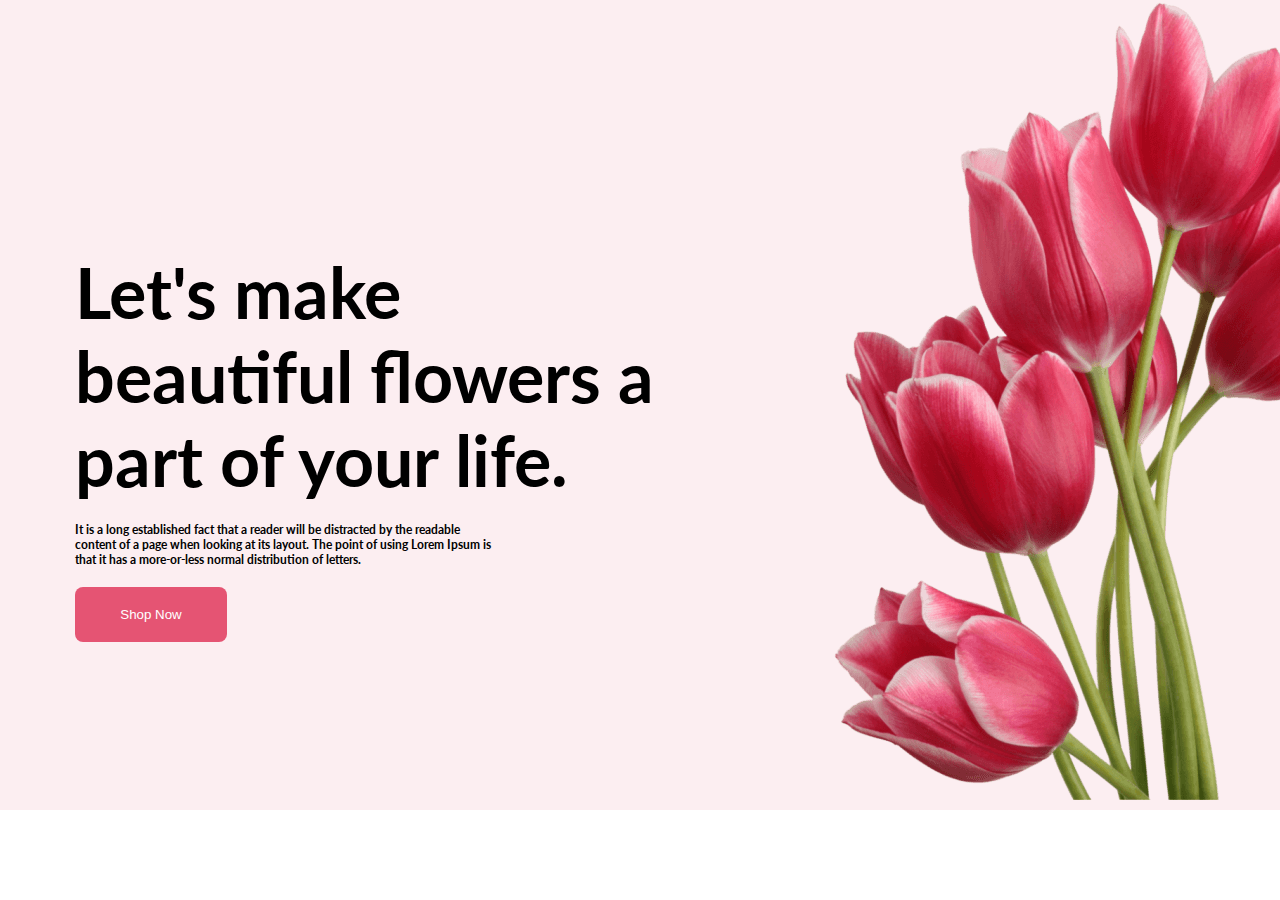
==== index.html @ 536a5c0f "head of the website" ====
<!DOCTYPE html>
<html lang="en">
<head>
    <meta charset="UTF-8">
    <meta name="viewport" content="width=device-width, initial-scale=1.0">
    <title>flower shop</title>
    <link rel="stylesheet" href="style.css">
    <link rel="preconnect" href="https://fonts.googleapis.com">
<link rel="preconnect" href="https://fonts.gstatic.com" crossorigin>
<link href="https://fonts.googleapis.com/css2?family=Lato:ital,wght@0,400;1,300&display=swap" rel="stylesheet">
<link rel="preconnect" href="https://fonts.googleapis.com">
<link rel="preconnect" href="https://fonts.gstatic.com" crossorigin>
<link href="https://fonts.googleapis.com/css2?family=Lato:ital,wght@1,100&display=swap" rel="stylesheet">
</head>
<body>
    <!-- total-head-area starts here -->

    <header>
        <div class="total-head-area">
            <div class="text-area">
                <h1>Let's make <br>
                    beautiful flowers a <br>
                    part of your life. <br>
                </h1>
            <small>
                <h6>It is a long established fact that a reader will be distracted by the readable <br>
                    content of a page when looking at its layout. The point of using Lorem Ipsum is <br>
                    that it has a more-or-less normal distribution of letters. <br>       
                </h6>
            </small>
                <button class="btn">Shop Now</button>
            </div>
            <div class="img-area">
                <img src="./flower-shop-assignment/Flower Asset/header-flower.png" alt="">
            </div>
        </div>
    </header>
    <!-- total-head-area ends here -->
    <main></main>
    <footer></footer>
</body>
</html>
---- style.css ----
*{
    padding: 0px;
    margin: 0px;
}
/* total-head-area starts here */
/* header background */
.total-head-area{
    background-color: rgba(229, 84, 115, 0.10);
    height: 90vh;
    width: auto;
    display: flex;
    justify-content: space-around;

}
/* for all buttons */
.btn{
 padding: 20px 45px;
 border-radius: 8px;
 background-color: #E55473; 
 color: white;
 margin-top: 20px;
 border: 0px;

}
/* head image editing */
.img-area{
    width: 200px;
    height: 200px;
    padding-right: 200px;
}
/* test-edit for header */
.text-area{
    padding-top: 250px;
    font-size: 35px;
}
.text-area h1{
    font-family: 'Lato', sans-serif;
}
.text-area small>h6{
    font-size: 12px;
    padding-top: 20px;
    font-family: 'Lato', sans-serif;
}
/* total-head-area ends here */
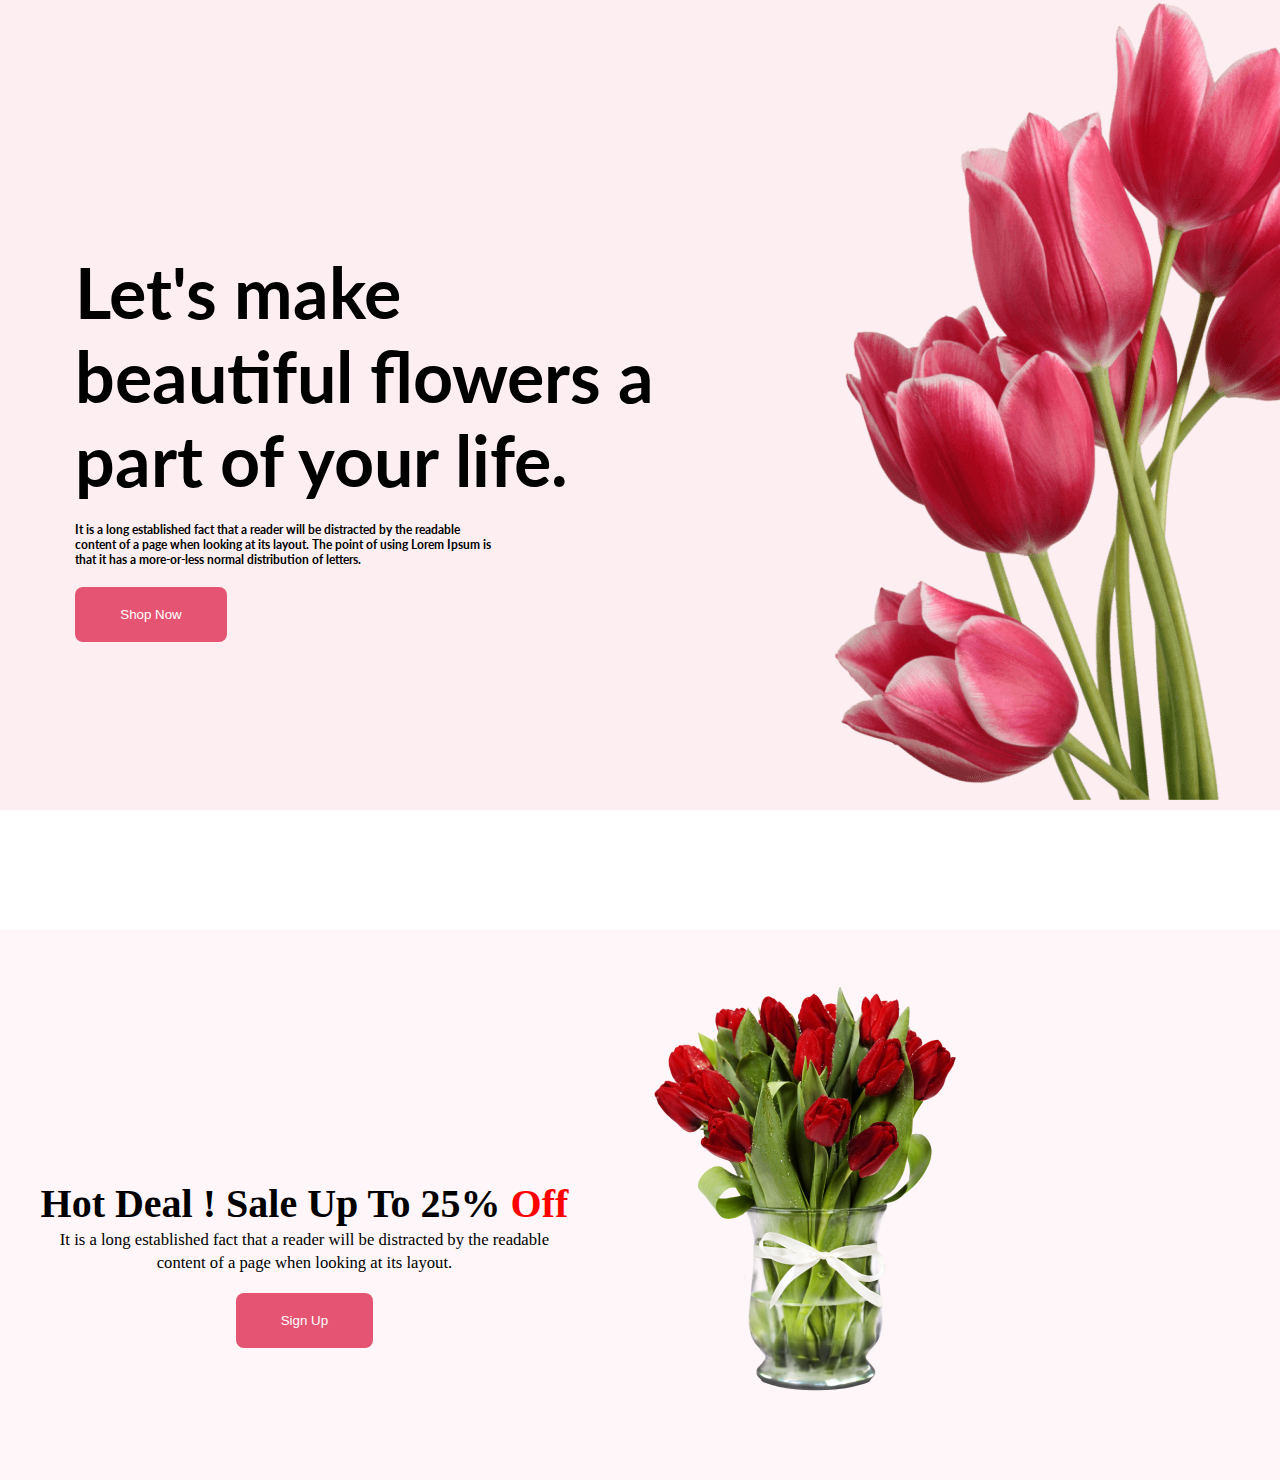
==== commit 1f7834bc: "first-part-of-the-main done" ====
--- a/index.html
+++ b/index.html
@@ -35,8 +35,21 @@
             </div>
         </div>
     </header>
-    <!-- total-head-area ends here -->
-    <main></main>
+    <!-- total-head-area en
+        ds here -->
+    <main>
+        <div class="first-part-of-the-main">
+            <div class="left-text-area">
+                <h1>Hot Deal ! Sale Up To 25% <span style="color: red;">Off</span> </h1>
+                <small>It is a long established fact that a reader will be distracted by the readable <br>
+                    content of a page when looking at its layout.</small><br>
+                <button class="btn">Sign Up</button>    
+            </div>
+            <div class="right-img-area">
+                <img class="img-control" src="./flower-shop-assignment/Flower Asset/roses-middle.png" alt="">
+            </div>
+        </div>
+    </main>
     <footer></footer>
 </body>
 </html>--- a/style.css
+++ b/style.css
@@ -41,4 +41,36 @@
     padding-top: 20px;
     font-family: 'Lato', sans-serif;
 }
-/* total-head-area ends here */+/* total-head-area ends here */
+/* first-part-of-the-main starts */
+/* background-design */
+.first-part-of-the-main{
+    height: 550px;
+    background-color: rgba(229, 84, 115, 0.05);
+    display: flex;
+    justify-content: space-around;
+    margin-top: 120px;
+}
+/* rose-image-style */
+.right-img-area{
+    height:250px ;
+    width:590px ;
+    padding-top: 50px;
+
+    /* background-color: rgba(229, 84, 115, 0.10);
+    height: 90vh;
+    width: auto;
+    display: flex;
+    justify-content: space-around; */
+}
+.left-text-area{
+    /* padding-top: ; */
+        padding-top: 250px;
+    font-size: 20px;
+    text-align: center;
+}
+/* optional jdi lage */
+/* .margin-edit{
+    margin: 20px;
+} */
+/* first-part-of-the-main ends */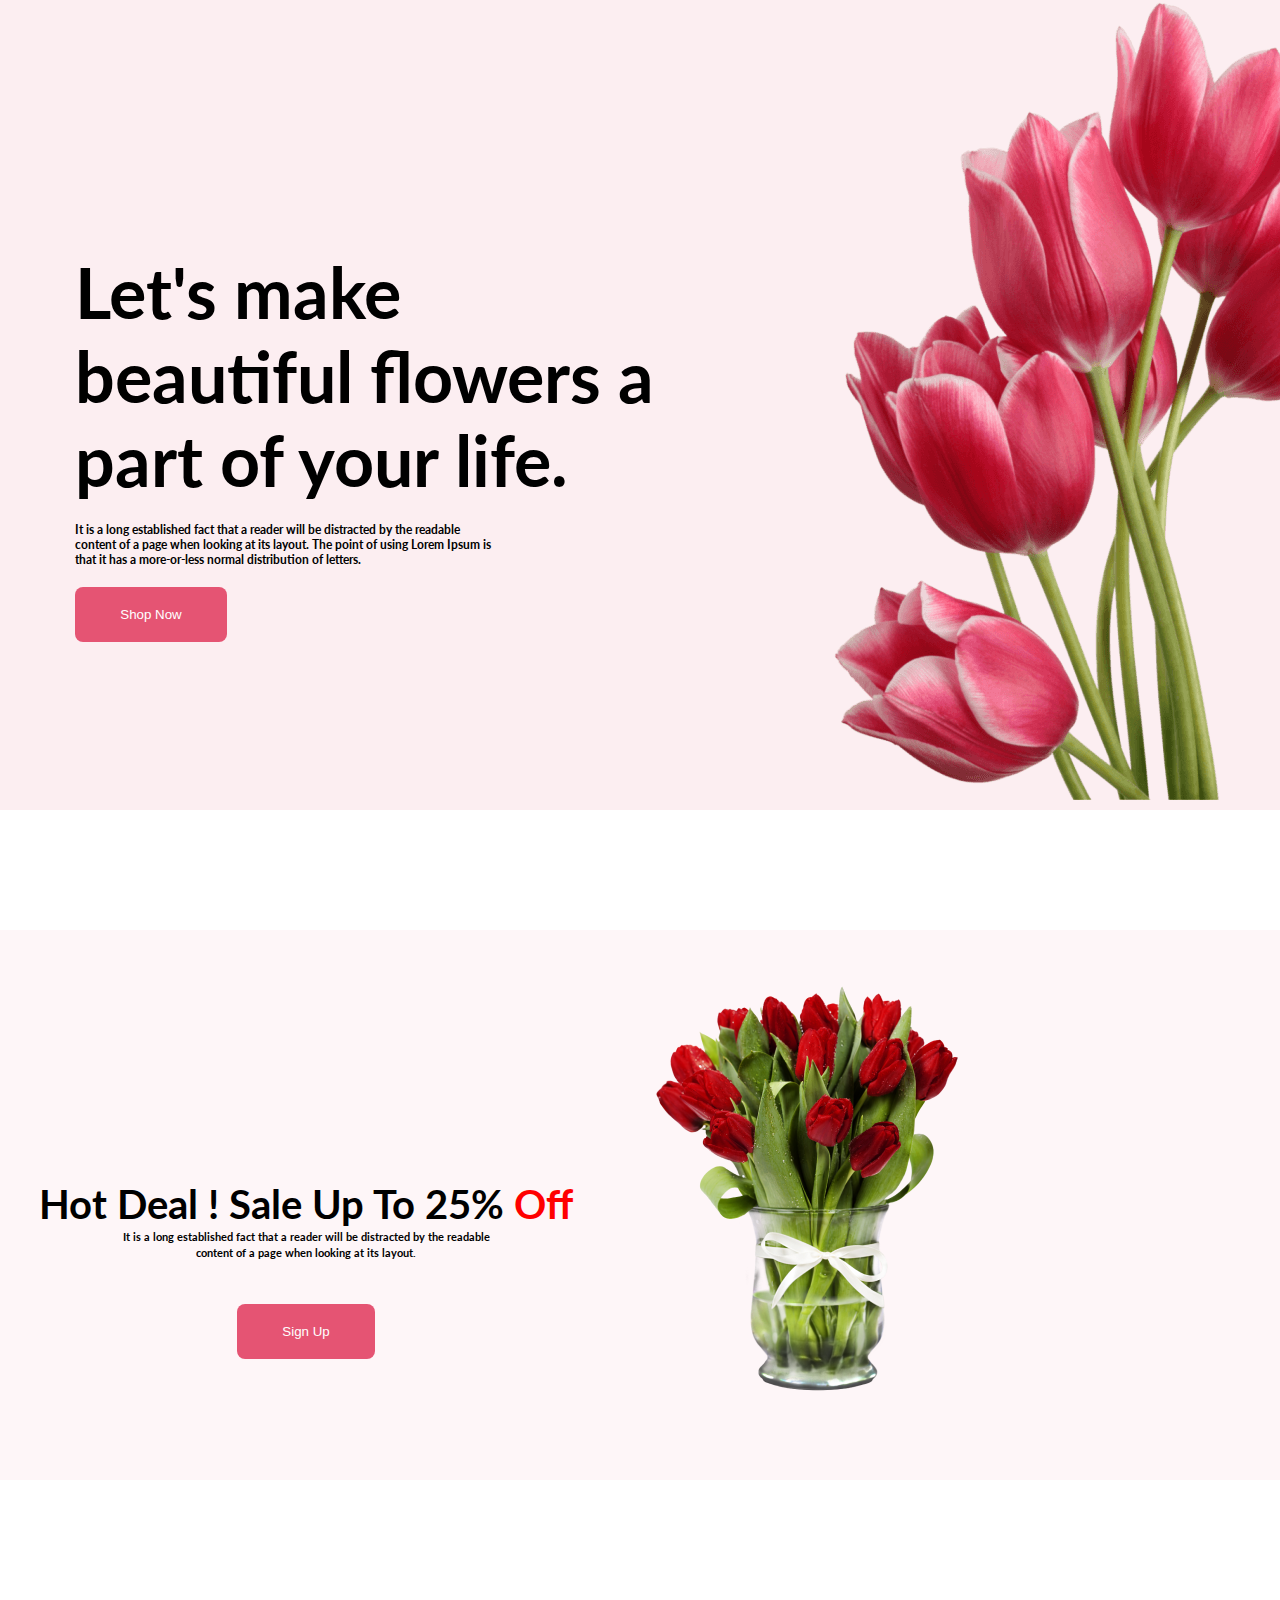
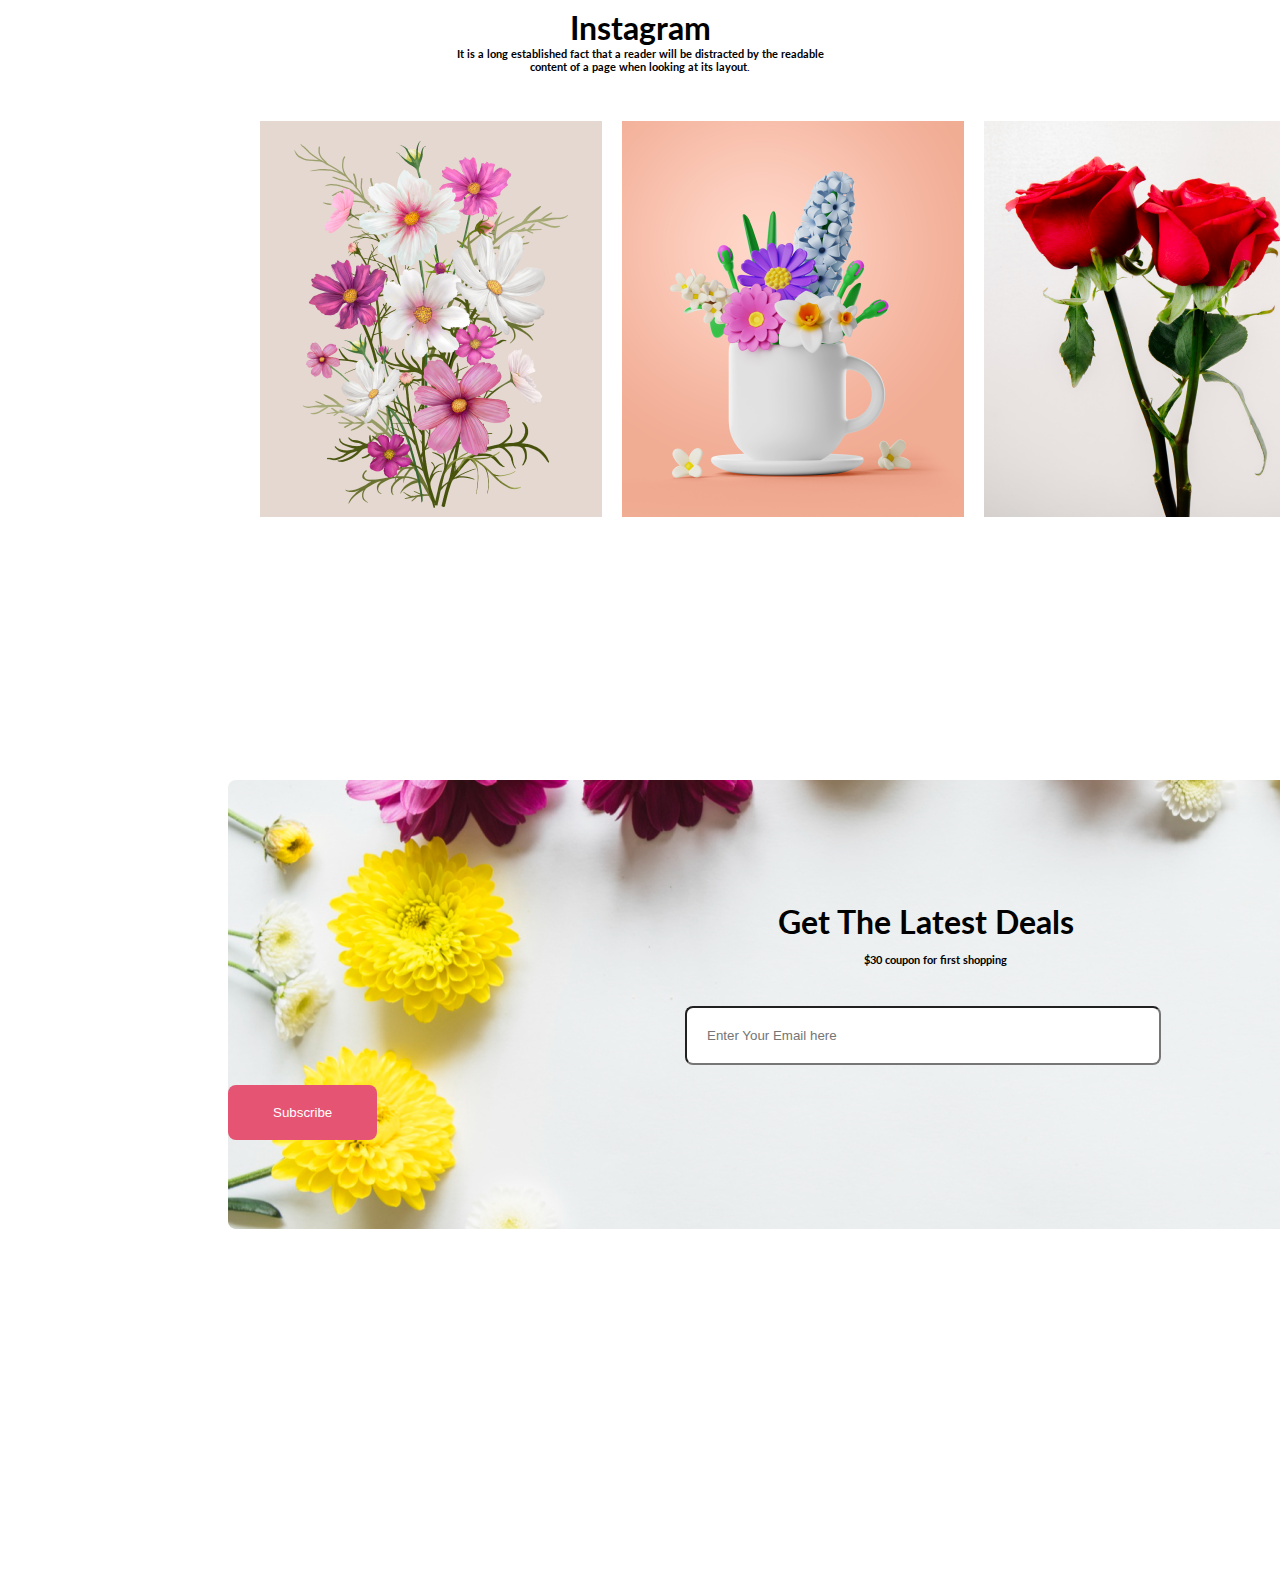
==== commit 822706c3: "last part of the main tag" ====
--- a/index.html
+++ b/index.html
@@ -38,17 +38,46 @@
     <!-- total-head-area en
         ds here -->
     <main>
+        <!-- first-part-of-the-main starts-->
         <div class="first-part-of-the-main">
             <div class="left-text-area">
                 <h1>Hot Deal ! Sale Up To 25% <span style="color: red;">Off</span> </h1>
-                <small>It is a long established fact that a reader will be distracted by the readable <br>
-                    content of a page when looking at its layout.</small><br>
+                <small><h6>It is a long established fact that a reader will be distracted by the readable <br>
+                    content of a page when looking at its layout.</small></h6><br>
                 <button class="btn">Sign Up</button>    
             </div>
             <div class="right-img-area">
                 <img class="img-control" src="./flower-shop-assignment/Flower Asset/roses-middle.png" alt="">
             </div>
         </div>
+        <!-- first-part-of-the-main ends -->
+        <div class="intagram-decoration">
+            <div class="instagram-texts">
+                <h1>Instagram</h1>
+                <h6>It is a long established fact that a reader will be distracted by the readable <br>
+                    content of a page when looking at its layout.</h6>
+            </div>
+            
+            <div class="decoration-images">
+                <div class="img-1"><img src="./flower-shop-assignment/Flower Asset/flower 01.png" alt=""></div>
+                <div class="img-2"><img src="./flower-shop-assignment/Flower Asset/flower-2.png" alt=""></div>
+                <div class="img-3"><img src="./flower-shop-assignment/Flower Asset/flower-3.png" alt=""></div>
+                <div class="img-4"><img src="./flower-shop-assignment/Flower Asset/flower-4.png" alt=""></div>
+            </div>
+        </div>
+            <div class="last-sreach-iamge">
+                <div class="last-search-img-text"> 
+                <h1>Get The Latest Deals</h1>
+                <div class="sokh"><h6>$30 coupon for first shopping</h6></div>
+                
+                </div>
+              <div class="search">              
+                <input type="email" placeholder="Enter Your Email here">
+                <button class="btn">Subscribe</button> 
+              </div>
+            </div>  
+
+        
     </main>
     <footer></footer>
 </body>
--- a/style.css
+++ b/style.css
@@ -68,9 +68,60 @@
         padding-top: 250px;
     font-size: 20px;
     text-align: center;
+    font-family: 'Lato', sans-serif;
 }
 /* optional jdi lage */
 /* .margin-edit{
     margin: 20px;
 } */
-/* first-part-of-the-main ends */+/* first-part-of-the-main ends */
+/* intagram-decoration stars */
+.intagram-decoration{
+    height: 100vh;
+    width: auto;
+    
+
+}
+.instagram-texts{
+    text-align: center;
+    padding-top: 128px;
+    padding-bottom: 48px;
+    
+    font-family: 'Lato', sans-serif;
+}
+.decoration-images{
+    width: 342px;
+    height: 396px;
+    display: flex;
+    padding-left: 240px;
+    gap: 20px;
+}
+.last-sreach-iamge{
+    background-image: url("./last-background-image.png");
+    height: 90vh;
+    background-repeat: no-repeat;
+    margin-left: 228px;
+    box-shadow: 12px 10px;
+
+}
+.search input{
+
+   
+    padding: 20px ;
+    padding-right: 275px;
+    border-radius: 8px;
+    margin-left: 457px;
+    margin-top: 40px;
+
+}
+.last-search-img-text{
+    padding-left: 550px;
+    font-family: 'Lato', sans-serif;
+    padding-top: 122px;
+}
+.last-search-img-text h1{
+    padding-bottom: 12px;
+}
+.sokh{
+   padding-left:86px;
+}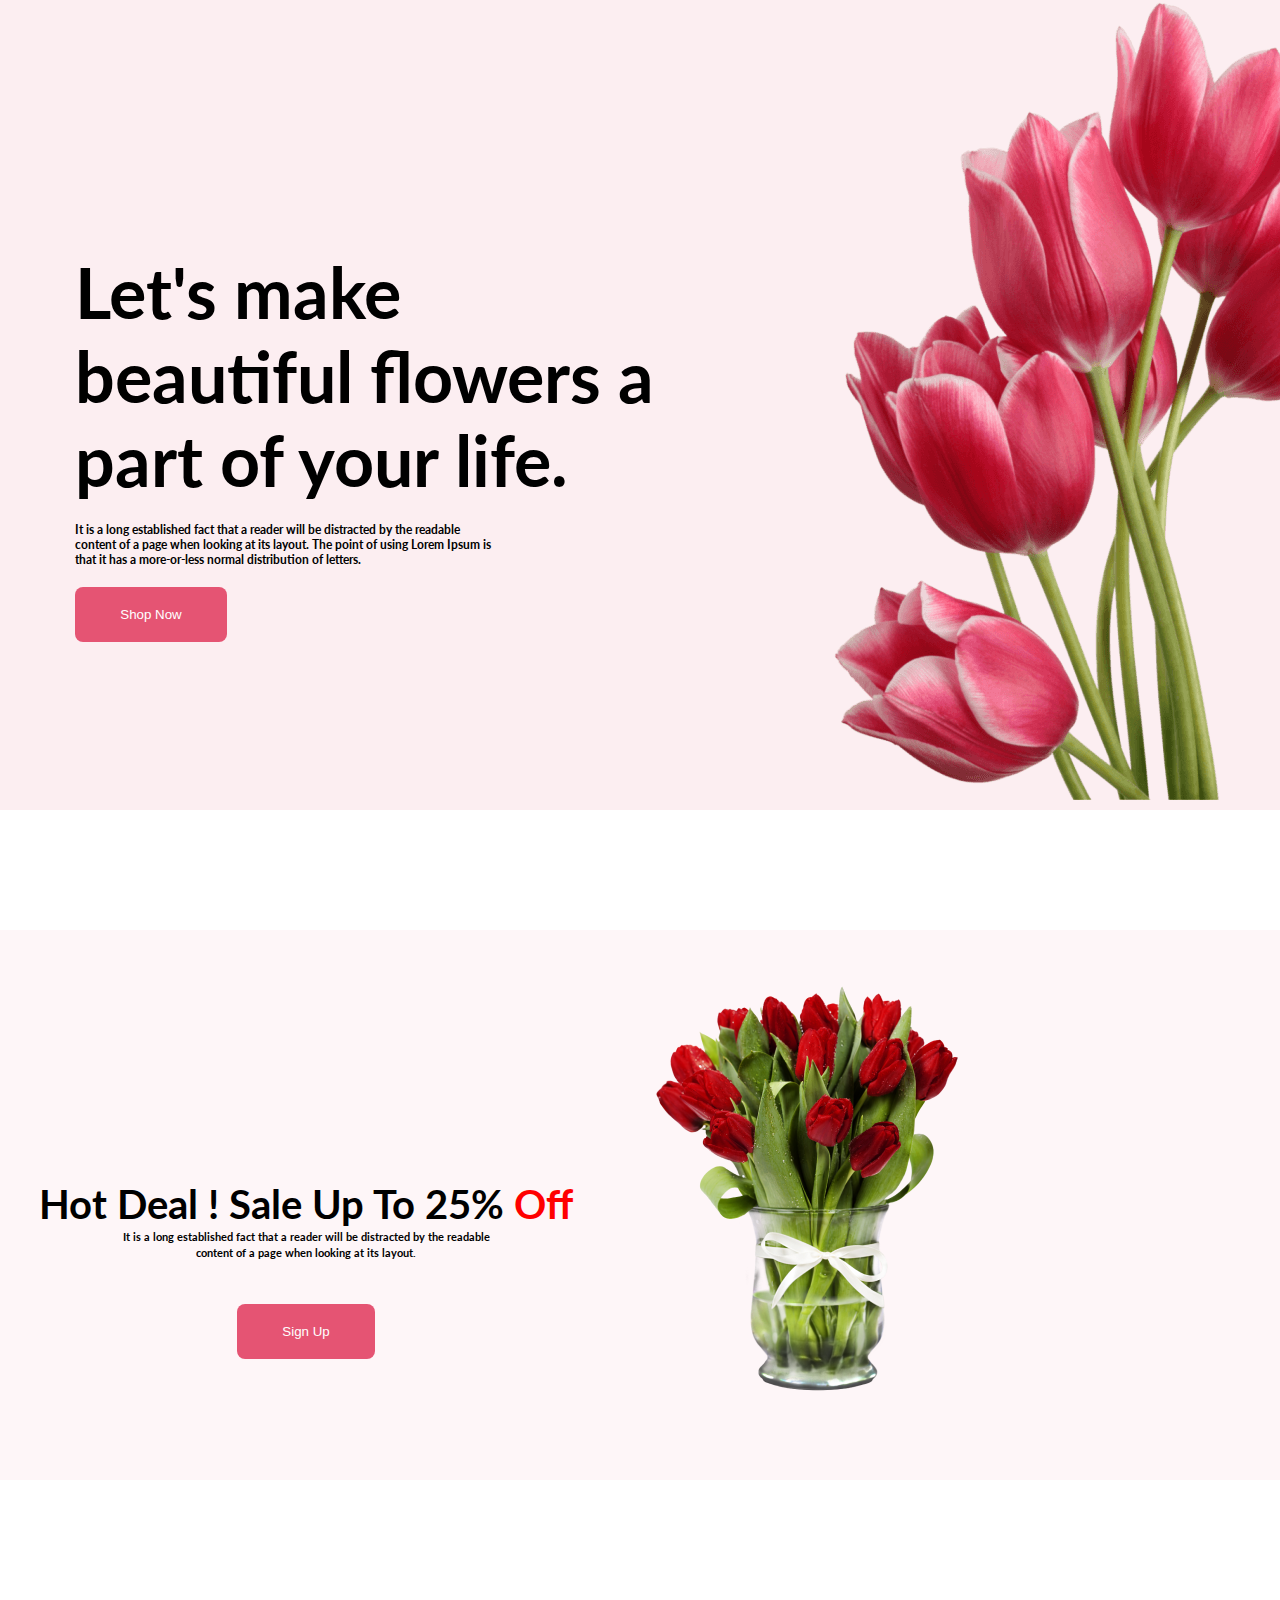
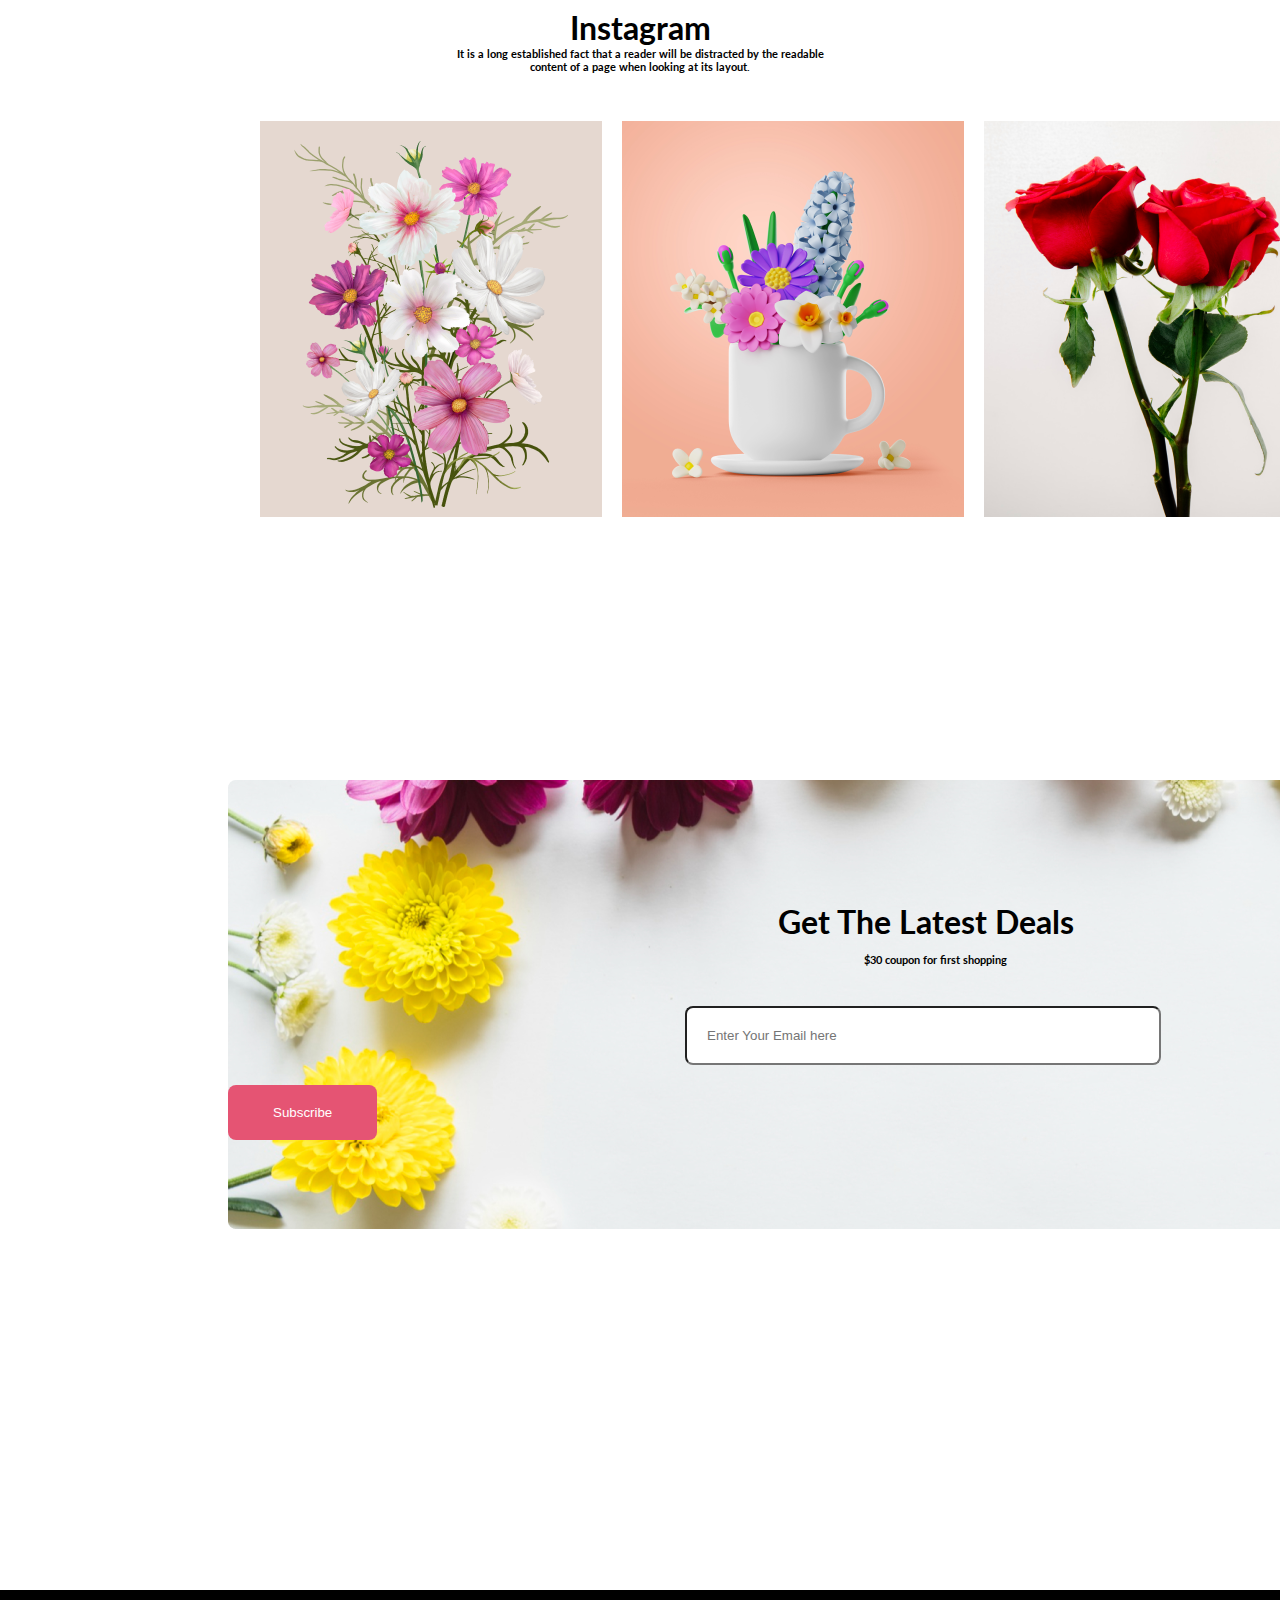
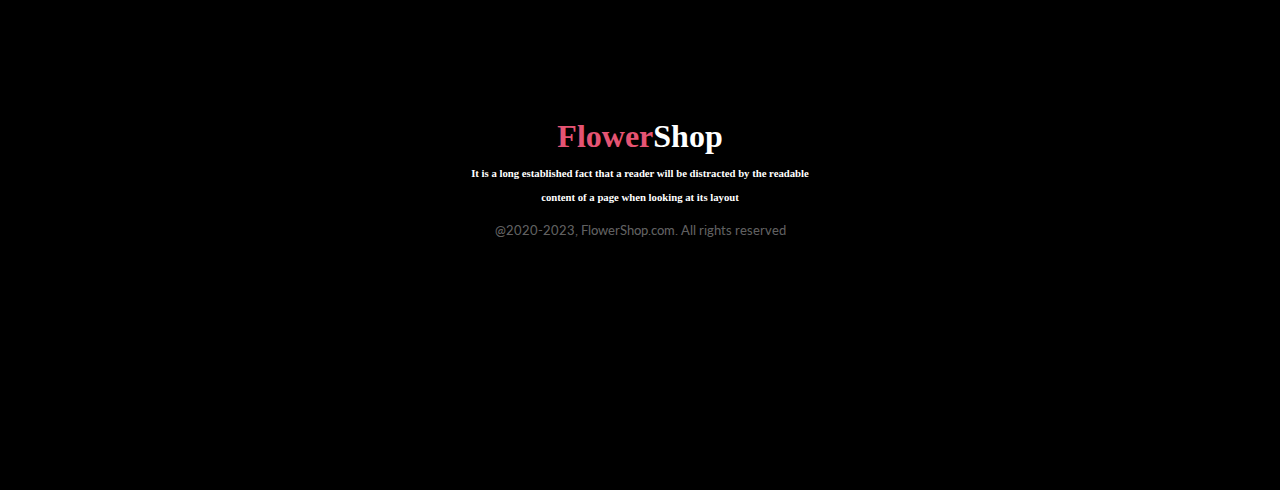
==== commit 0baf7684: "complete of the main program" ====
--- a/index.html
+++ b/index.html
@@ -38,6 +38,8 @@
     <!-- total-head-area en
         ds here -->
     <main>
+        <!-- ai jaigai bounus round ta dhukbe -->
+        <!-- style ta ase line (maybe)---5 -->
         <!-- first-part-of-the-main starts-->
         <div class="first-part-of-the-main">
             <div class="left-text-area">
@@ -75,10 +77,16 @@
                 <input type="email" placeholder="Enter Your Email here">
                 <button class="btn">Subscribe</button> 
               </div>
-            </div>  
-
-        
+            </div>      
     </main>
-    <footer></footer>
+    <footer>
+        <div class="last-part-of-the-prg">
+            <h1><span style="color: #E55473;">Flower</span>Shop</h1>
+            <h6>It is a long established fact that a reader will be distracted by the readable <br><br>
+                content of a page when looking at its layout</h6>
+                <br>
+            <small>@2020-2023, FlowerShop.com. All rights reserved</small>    
+        </div>
+    </footer>
 </body>
 </html>--- a/style.css
+++ b/style.css
@@ -2,6 +2,12 @@
     padding: 0px;
     margin: 0px;
 }
+/* bonus round e lagte pare */
+/* .icon img{
+    width: 60px;
+    height: 60px;
+    border-radius: 32px;
+} */
 /* total-head-area starts here */
 /* header background */
 .total-head-area{
@@ -102,6 +108,7 @@
     background-repeat: no-repeat;
     margin-left: 228px;
     box-shadow: 12px 10px;
+    border-radius: 0px;
 
 }
 .search input{
@@ -124,4 +131,20 @@
 }
 .sokh{
    padding-left:86px;
+}
+.last-part-of-the-prg{
+    height: 500px;
+    background-color: black;
+    color: white;
+    text-align: center;
+
+}
+.last-part-of-the-prg h1{
+    padding-bottom: 12px;
+    padding-top: 128px;
+}
+.last-part-of-the-prg small {
+    color:rgba(255, 255, 255, 0.40);
+    font-family: 'Lato', sans-serif;
+
 }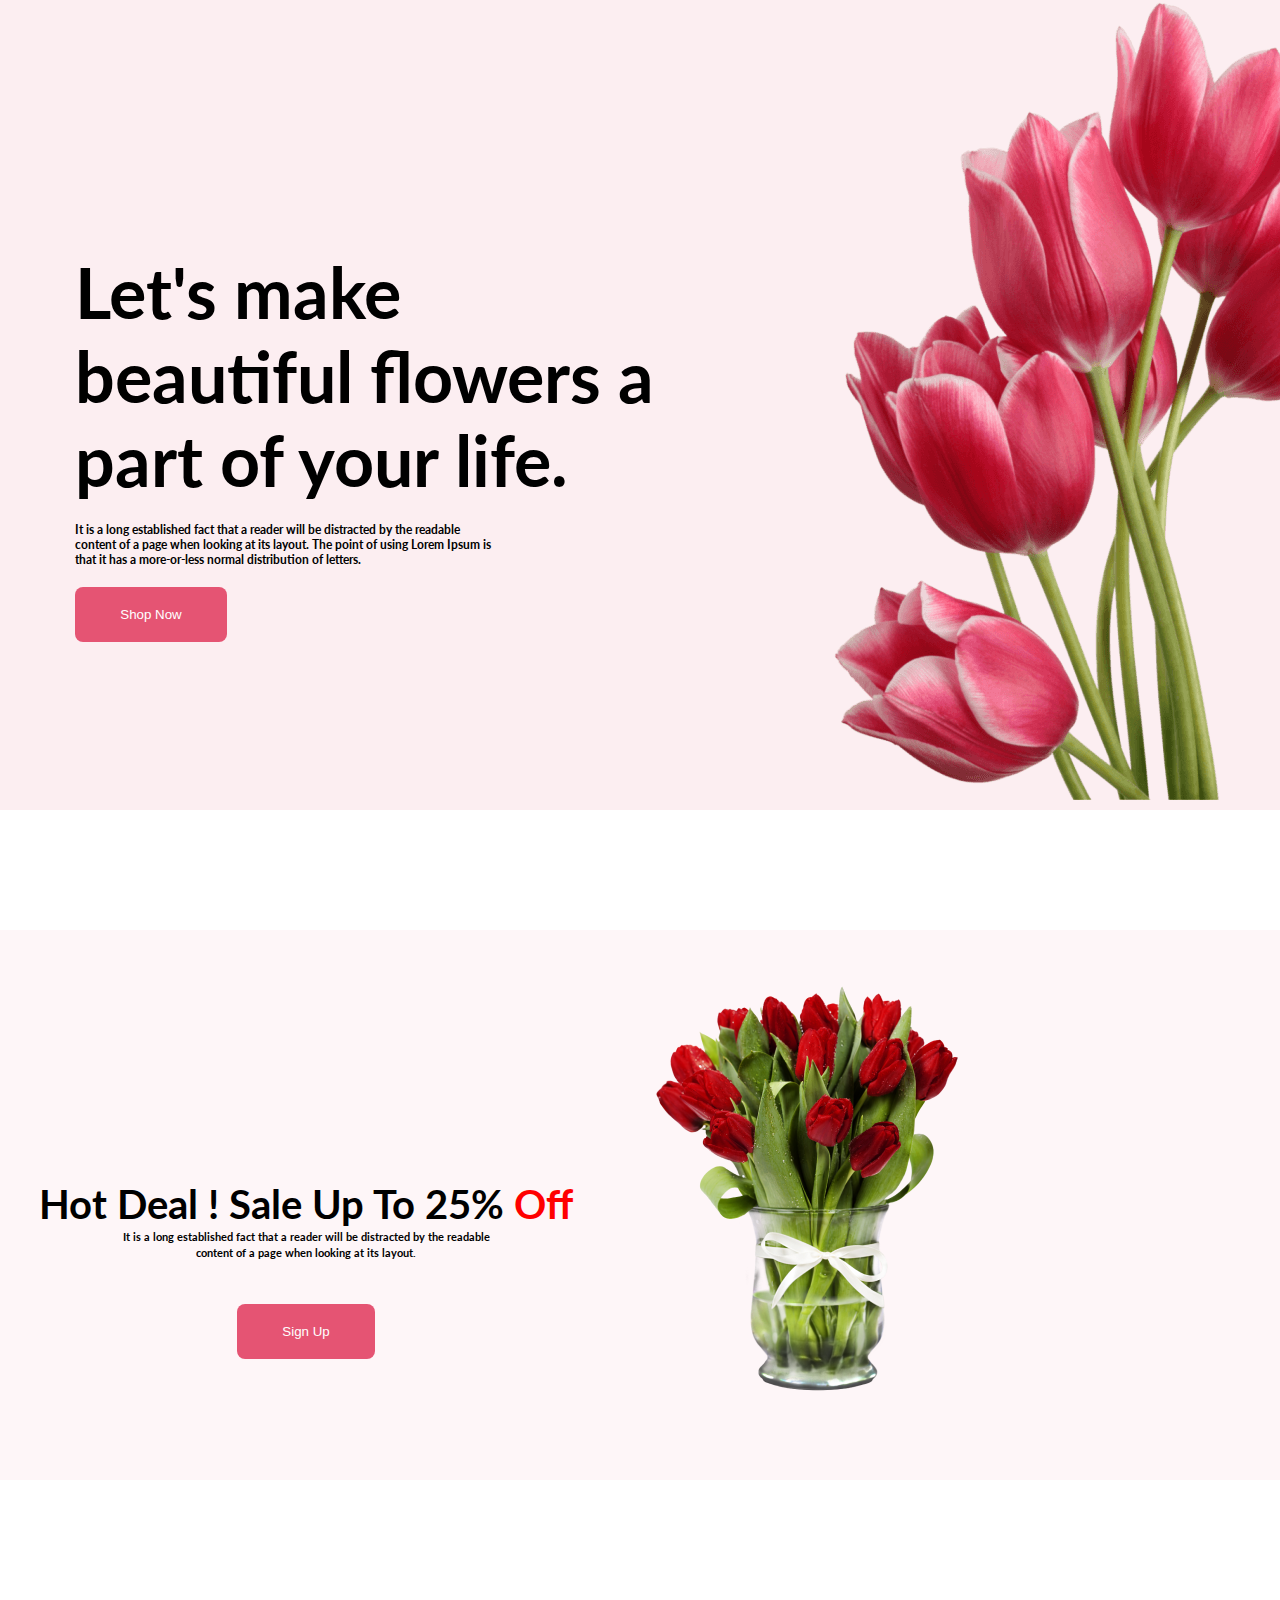
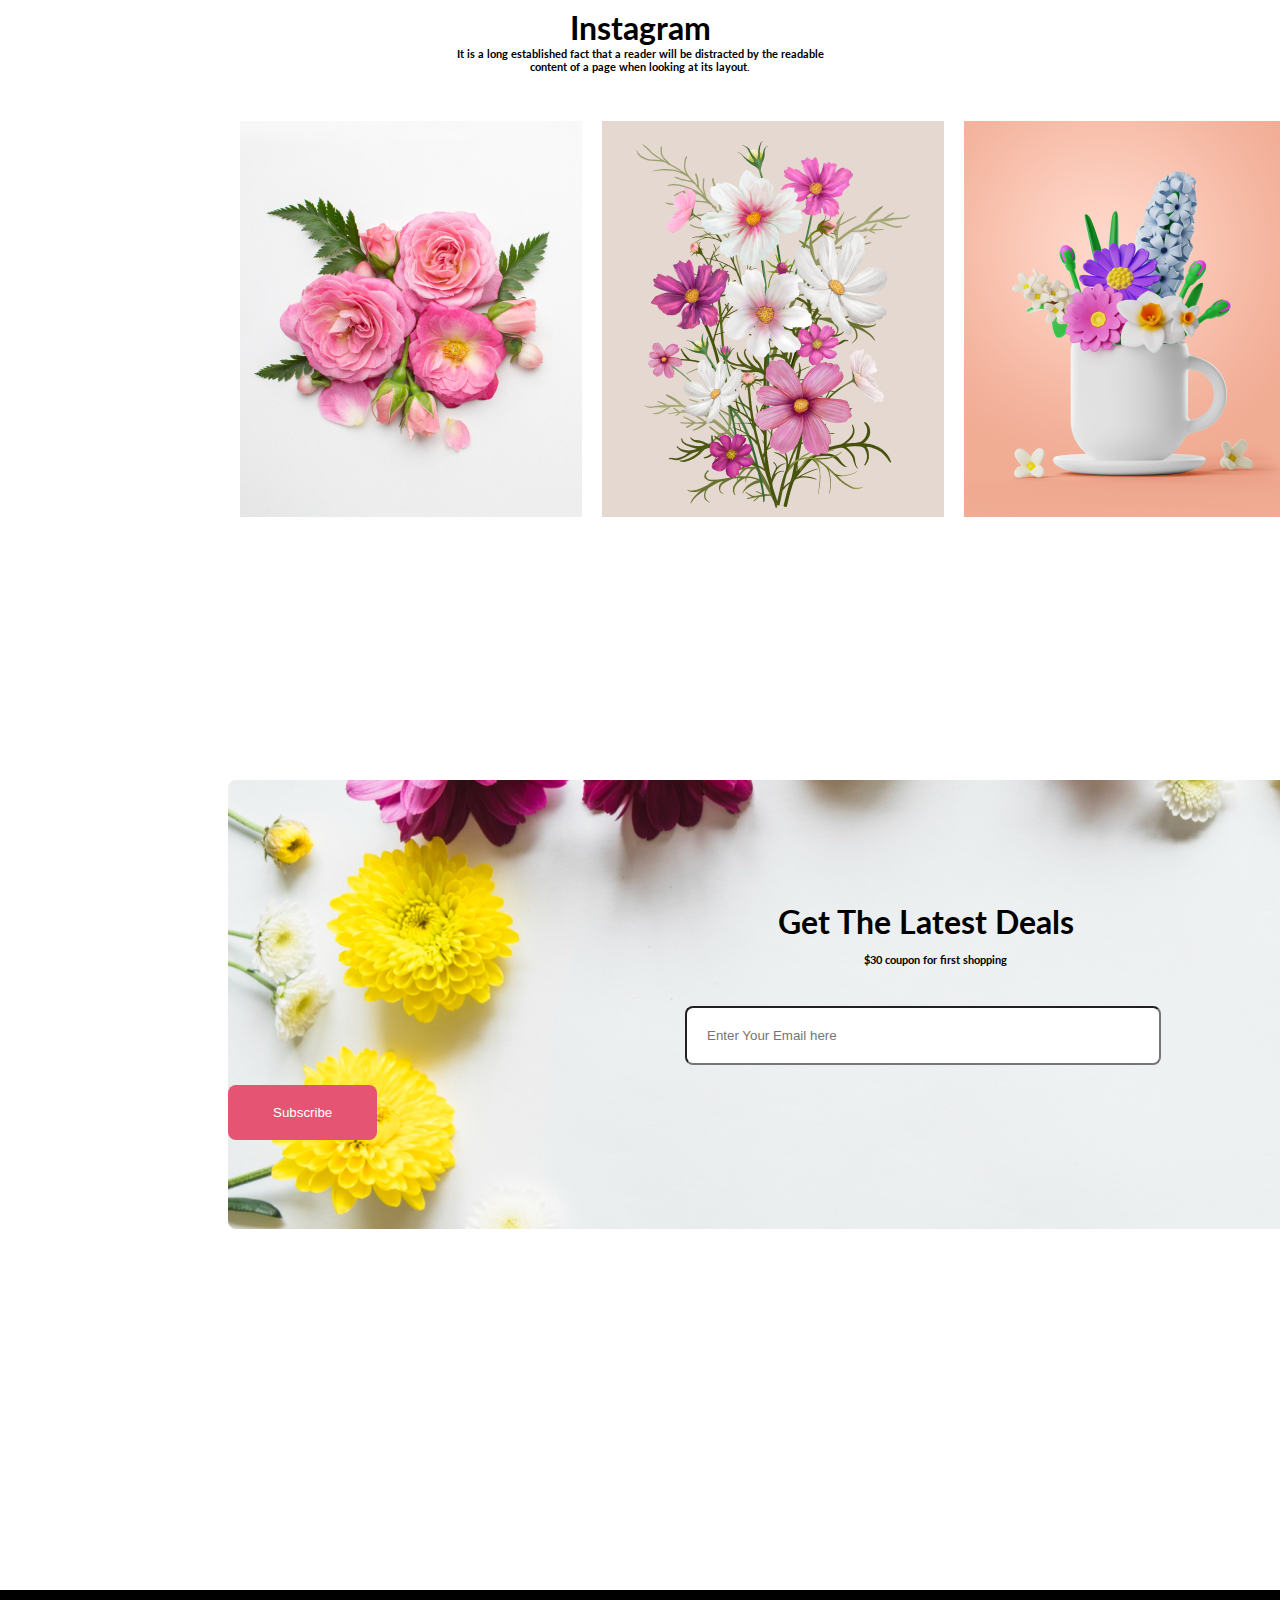
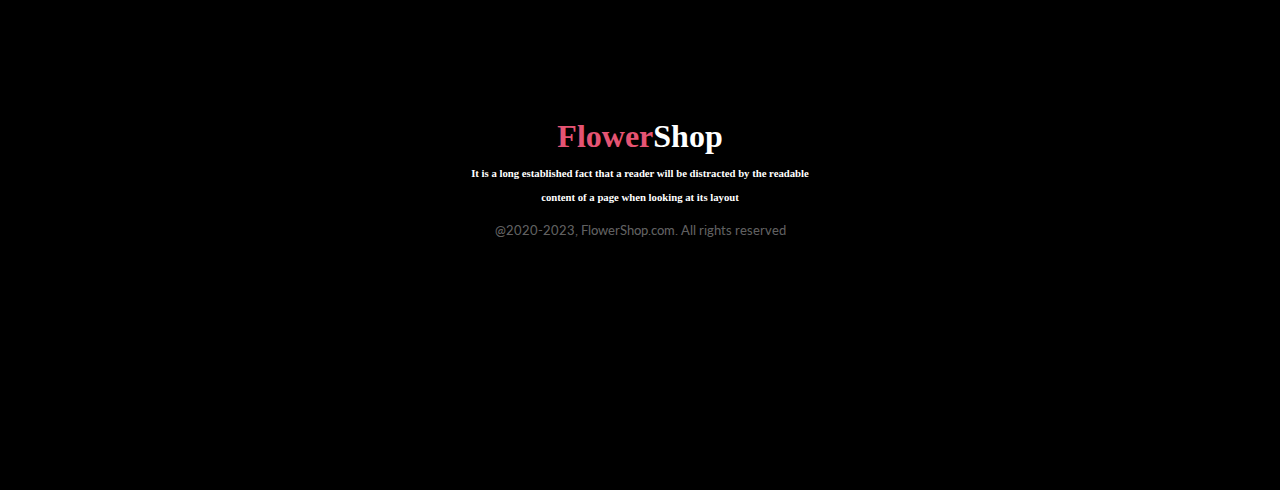
==== commit 591cc873: "pic er prb thik korlam ta chara shobe thik ase" ====
--- a/index.html
+++ b/index.html
@@ -61,7 +61,7 @@
             </div>
             
             <div class="decoration-images">
-                <div class="img-1"><img src="./flower-shop-assignment/Flower Asset/flower 01.png" alt=""></div>
+                <div class="img-1"><img src="./flower-shop-assignment/Flower Asset/Flower 01.png" alt=""></div>
                 <div class="img-2"><img src="./flower-shop-assignment/Flower Asset/flower-2.png" alt=""></div>
                 <div class="img-3"><img src="./flower-shop-assignment/Flower Asset/flower-3.png" alt=""></div>
                 <div class="img-4"><img src="./flower-shop-assignment/Flower Asset/flower-4.png" alt=""></div>
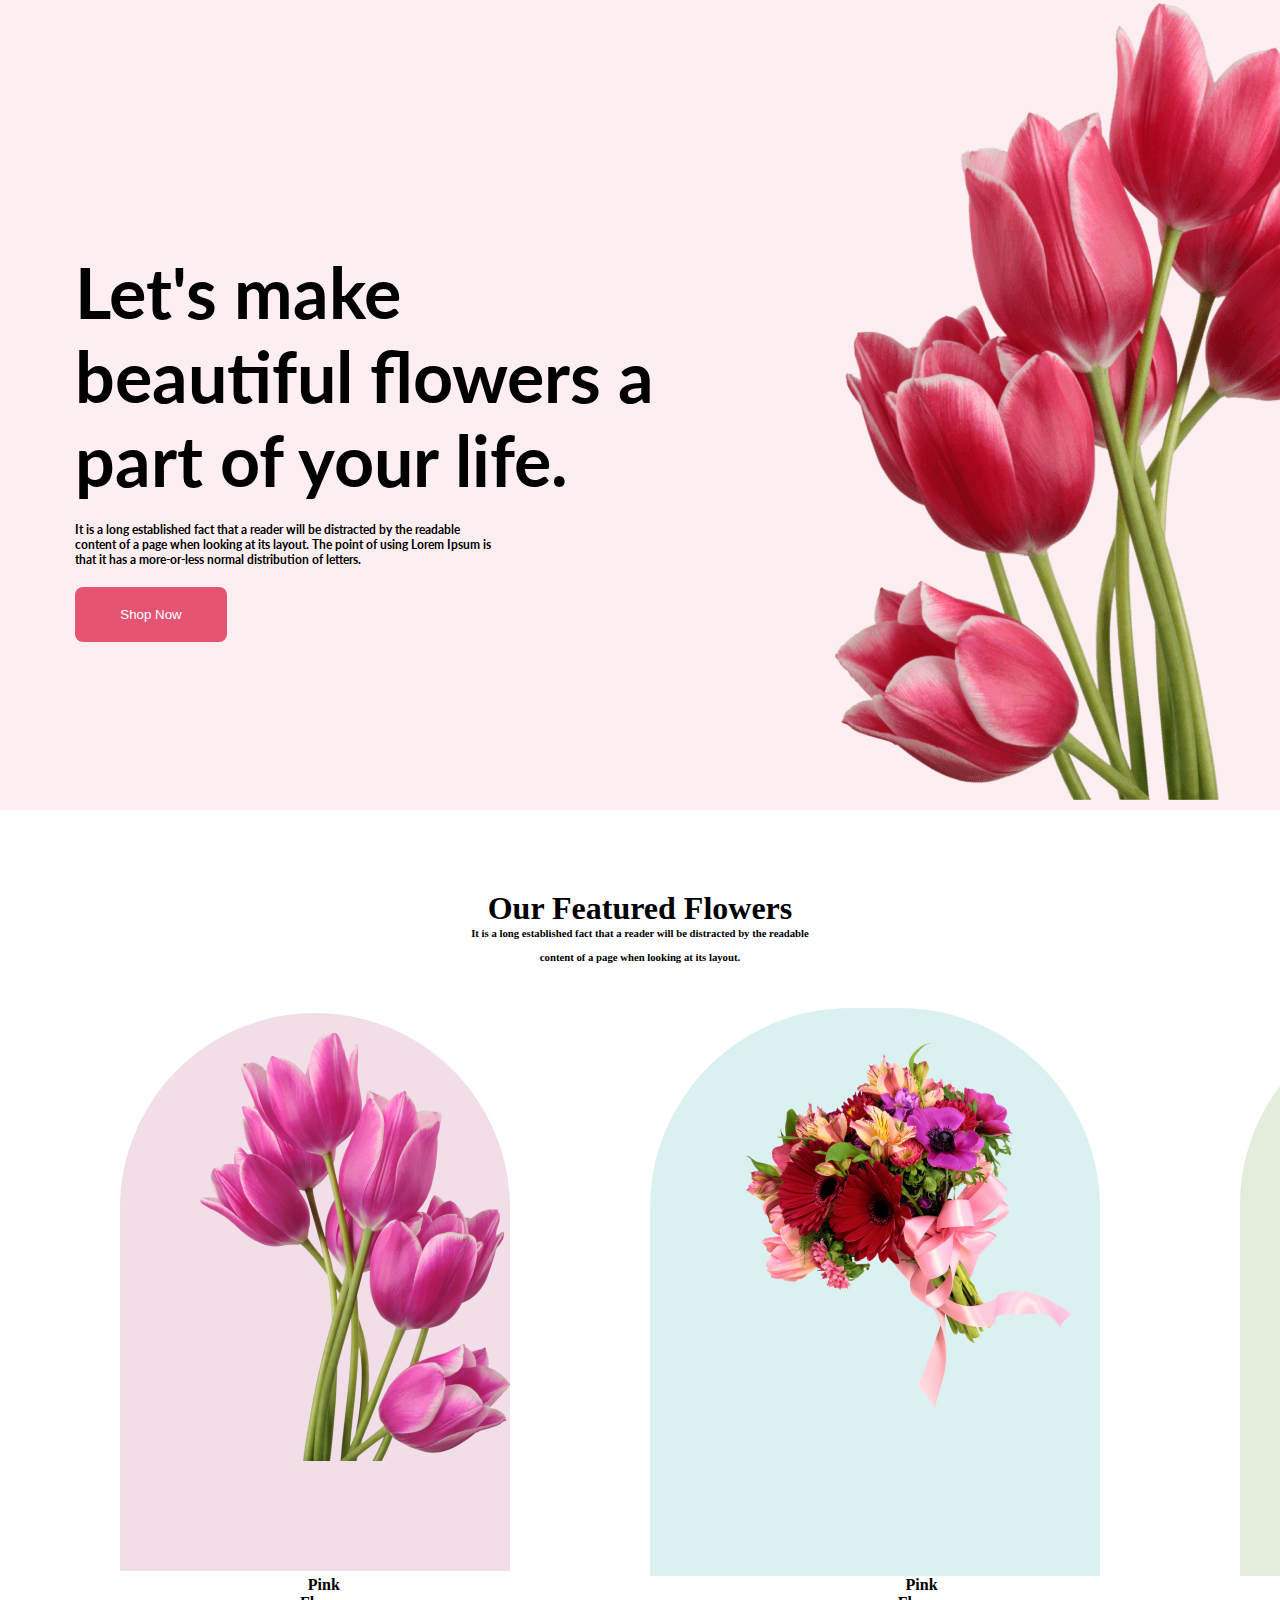
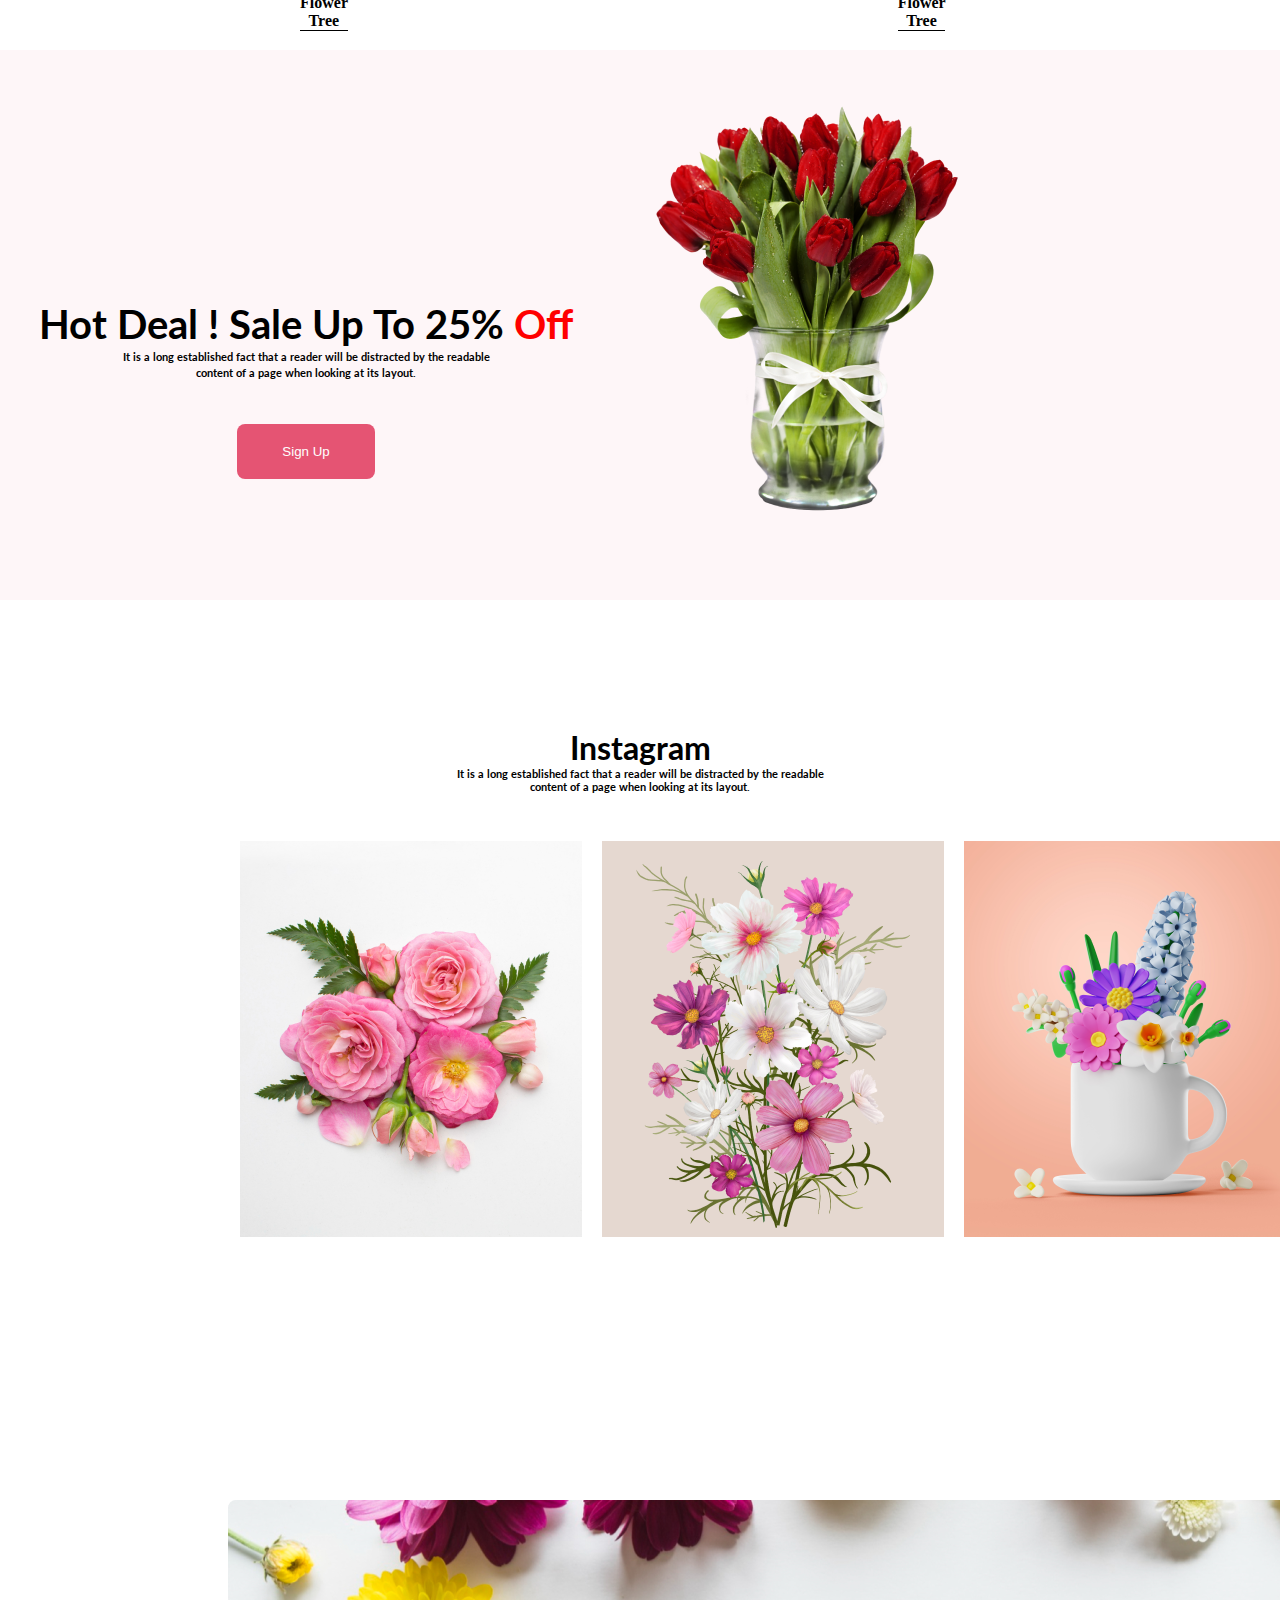
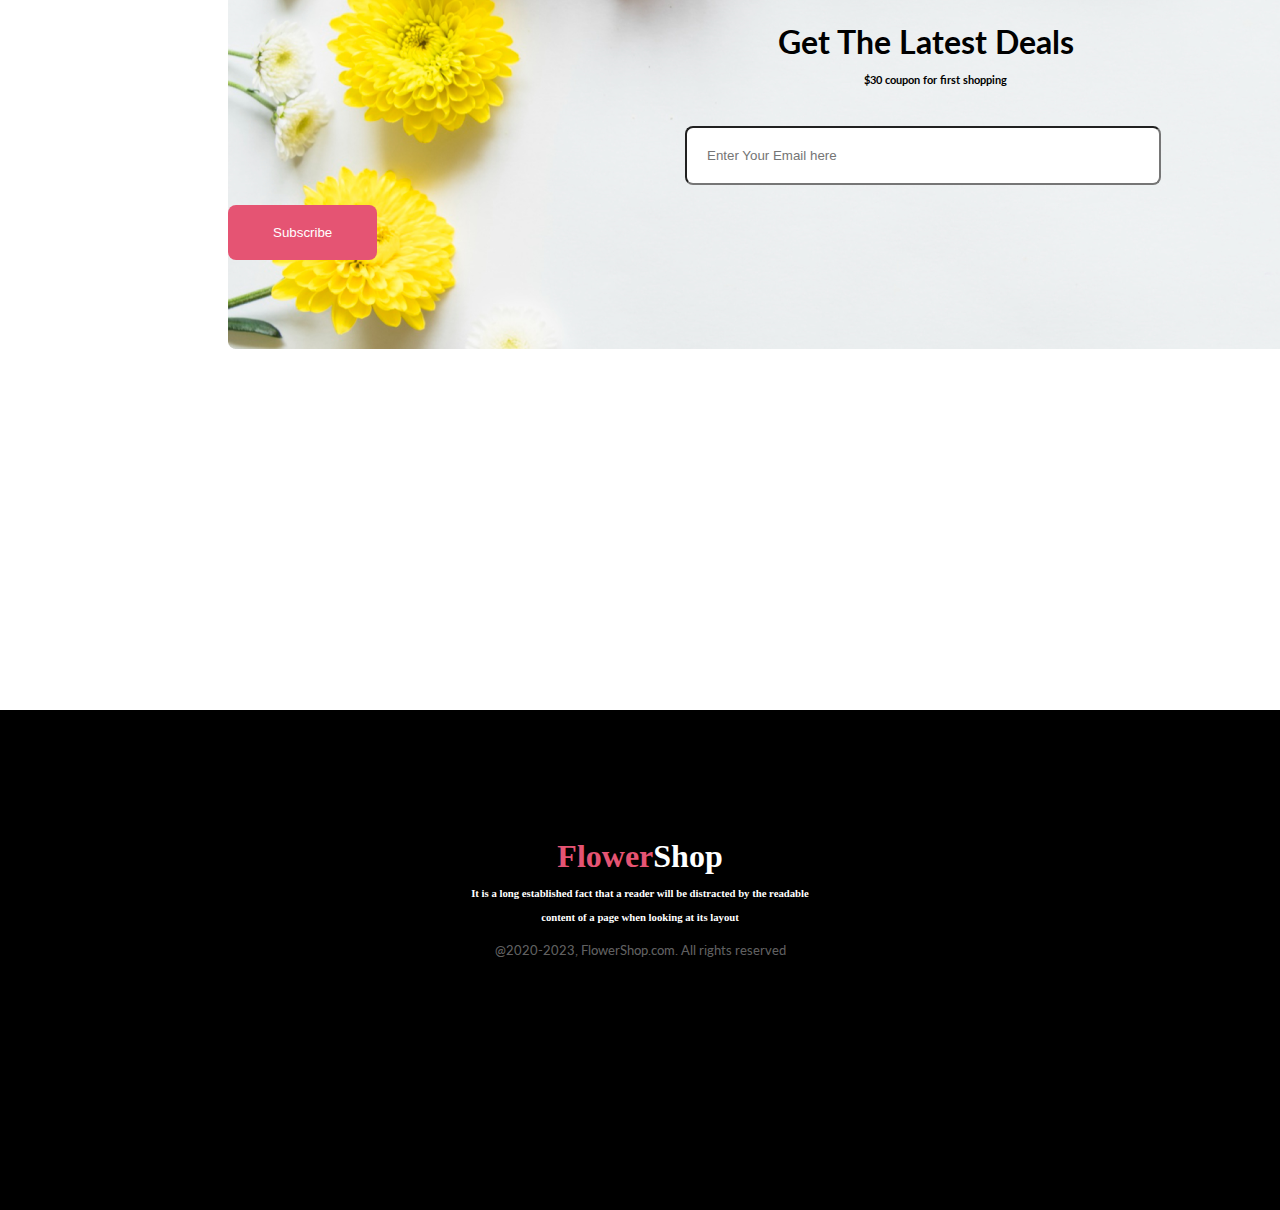
==== commit 36f18972: "bonus's 1st part done" ====
--- a/index.html
+++ b/index.html
@@ -39,6 +39,31 @@
         ds here -->
     <main>
         <!-- ai jaigai bounus round ta dhukbe -->
+        <div class="bonus-rounds">
+            <div class="text-part">
+                <h1>Our Featured Flowers</h1>
+                <h6>It is a long established fact that a reader will be distracted by the readable <br><br>
+                    content of a page when looking at its layout.</h6>
+            </div>
+            <div class="img-part">
+                <div class="bonus-1 background-bonus-style">
+                    <img src="./flower-shop-assignment/Flower Asset/bounus-1.png" alt="">    
+                </div>
+                <div class="bonus-2 background-bonus-style">
+                    <img src="./flower-shop-assignment/Flower Asset/bonus-2.png" alt="">  
+                </div>
+                    <div class="bonus-3 background-bonus-style">
+                        <img src="./flower-shop-assignment/Flower Asset/bonus-3.png" alt="">
+                    </div>
+                    
+            </div>
+            <div class="ul-texts">
+                
+                    <h4 class="one">Pink Flower Tree</h4> 
+                    <h4 class="two">Pink Flower Tree</h4>
+                    <h4 class="three">Pink Flower Tree</h4>
+            </div>
+        </div>
         <!-- style ta ase line (maybe)---5 -->
         <!-- first-part-of-the-main starts-->
         <div class="first-part-of-the-main">
--- a/style.css
+++ b/style.css
@@ -48,6 +48,70 @@
     font-family: 'Lato', sans-serif;
 }
 /* total-head-area ends here */
+/* bonus-round-1 starts */
+.bonus-rounds{
+    height: 80vh;
+    background-color: white;
+    color: black;
+}
+.text-part{
+    text-align: center;
+    padding-top: 80px;
+}
+.img-part{
+    display: flex;
+    gap: 20px;
+    align-items: center;
+    margin-top: 45px;
+
+}
+.background-bonus-style{
+    width: 464px;
+    height: 538px;
+    border-radius: 200px 200px 0px 0px ;
+    justify-content: center;
+    margin-left: 120px;
+    padding-top: 30px;
+
+    
+}
+/* (42px) */
+.ul-texts{
+ display: flex;
+ 
+ text-align: center;
+}
+.one{
+    margin-left: 300px;
+    width: max-content;
+    border-bottom: 1px solid black;
+}
+.two{
+   margin-left: 550px;
+   border-bottom: 1px solid black;
+}
+.three{
+   margin-left: 550px;
+   border-bottom: 1px solid black;
+}
+.bonus-1{
+    background-color: rgba(167, 33, 98, 0.15);
+    padding-left: 80px;
+    padding-top: 20px;
+    
+}
+.bonus-2{
+
+    background-color: rgba(5, 151, 160, 0.15);
+    padding-left: 80px;
+    padding-top: 30px;
+}
+.bonus-3{
+
+    background-color: rgba(71, 125, 17, 0.15);
+    padding-left: 80px;
+}
+
 /* first-part-of-the-main starts */
 /* background-design */
 .first-part-of-the-main{
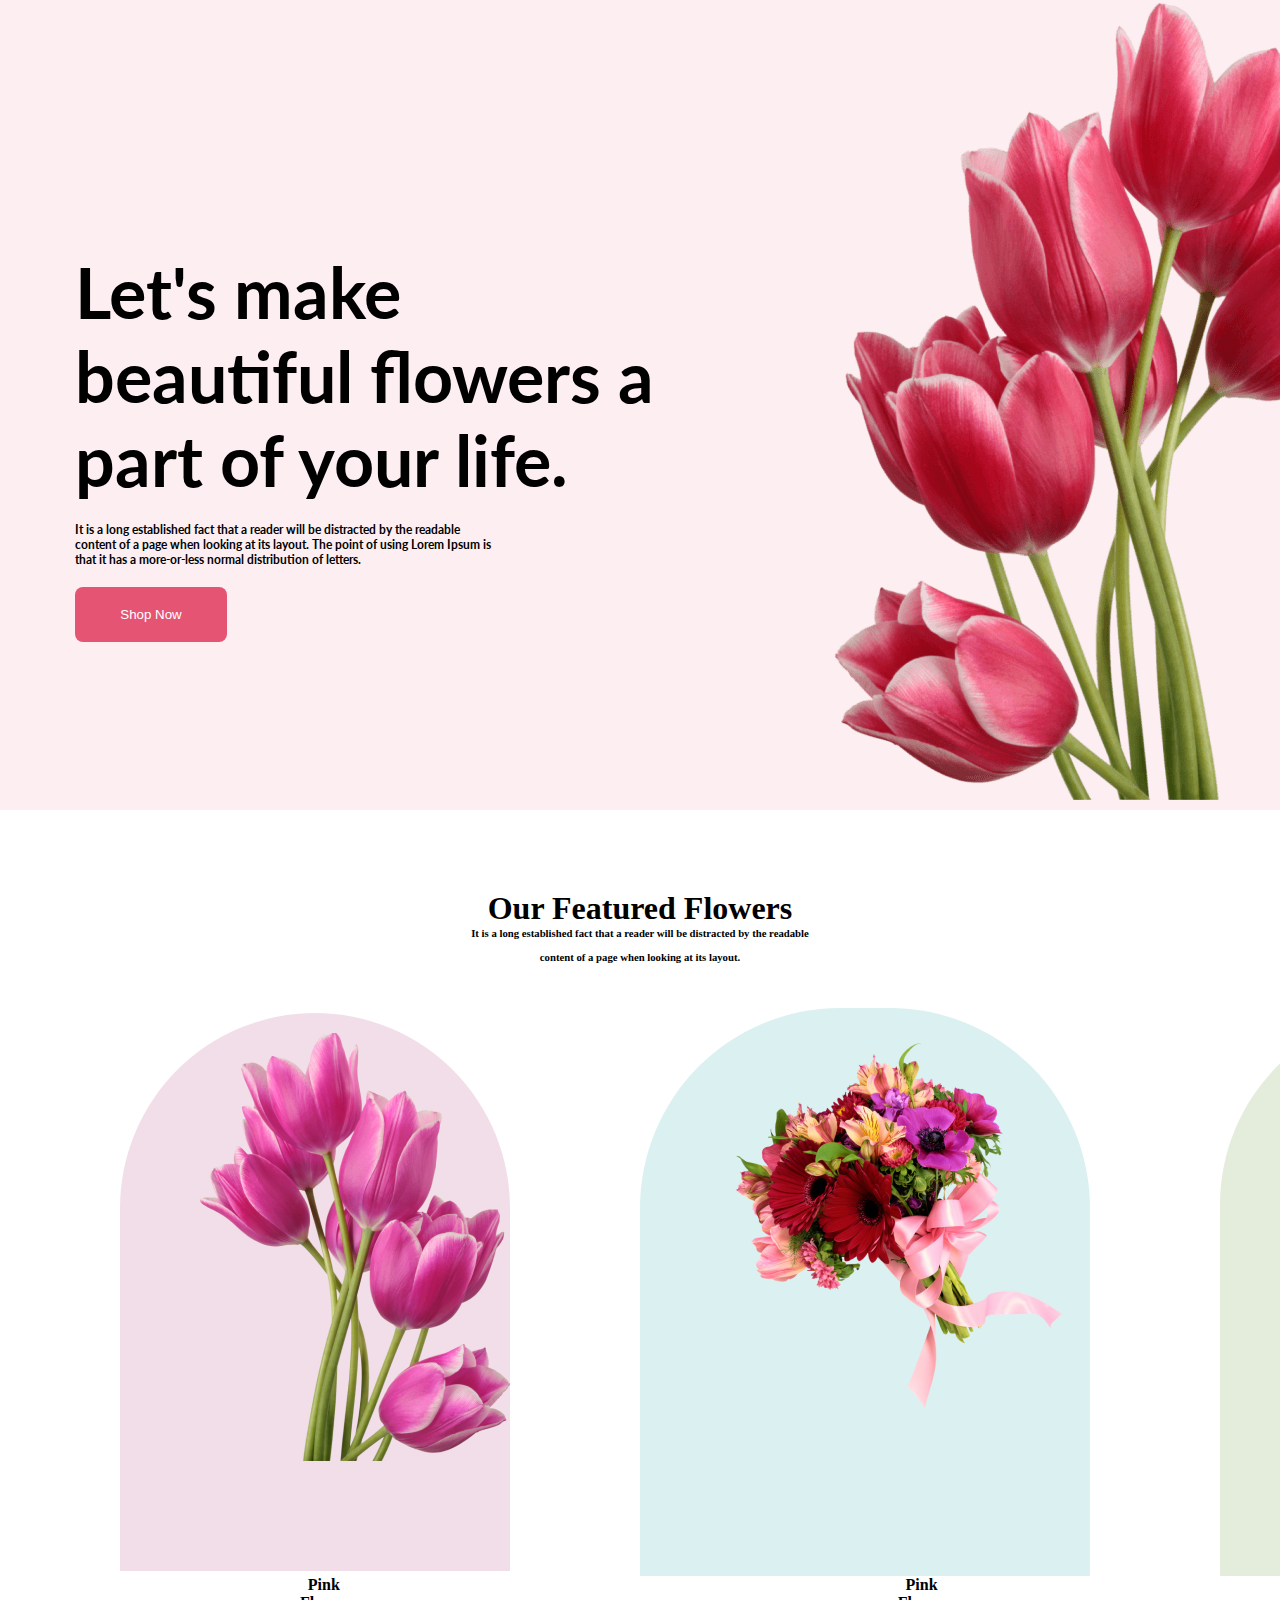
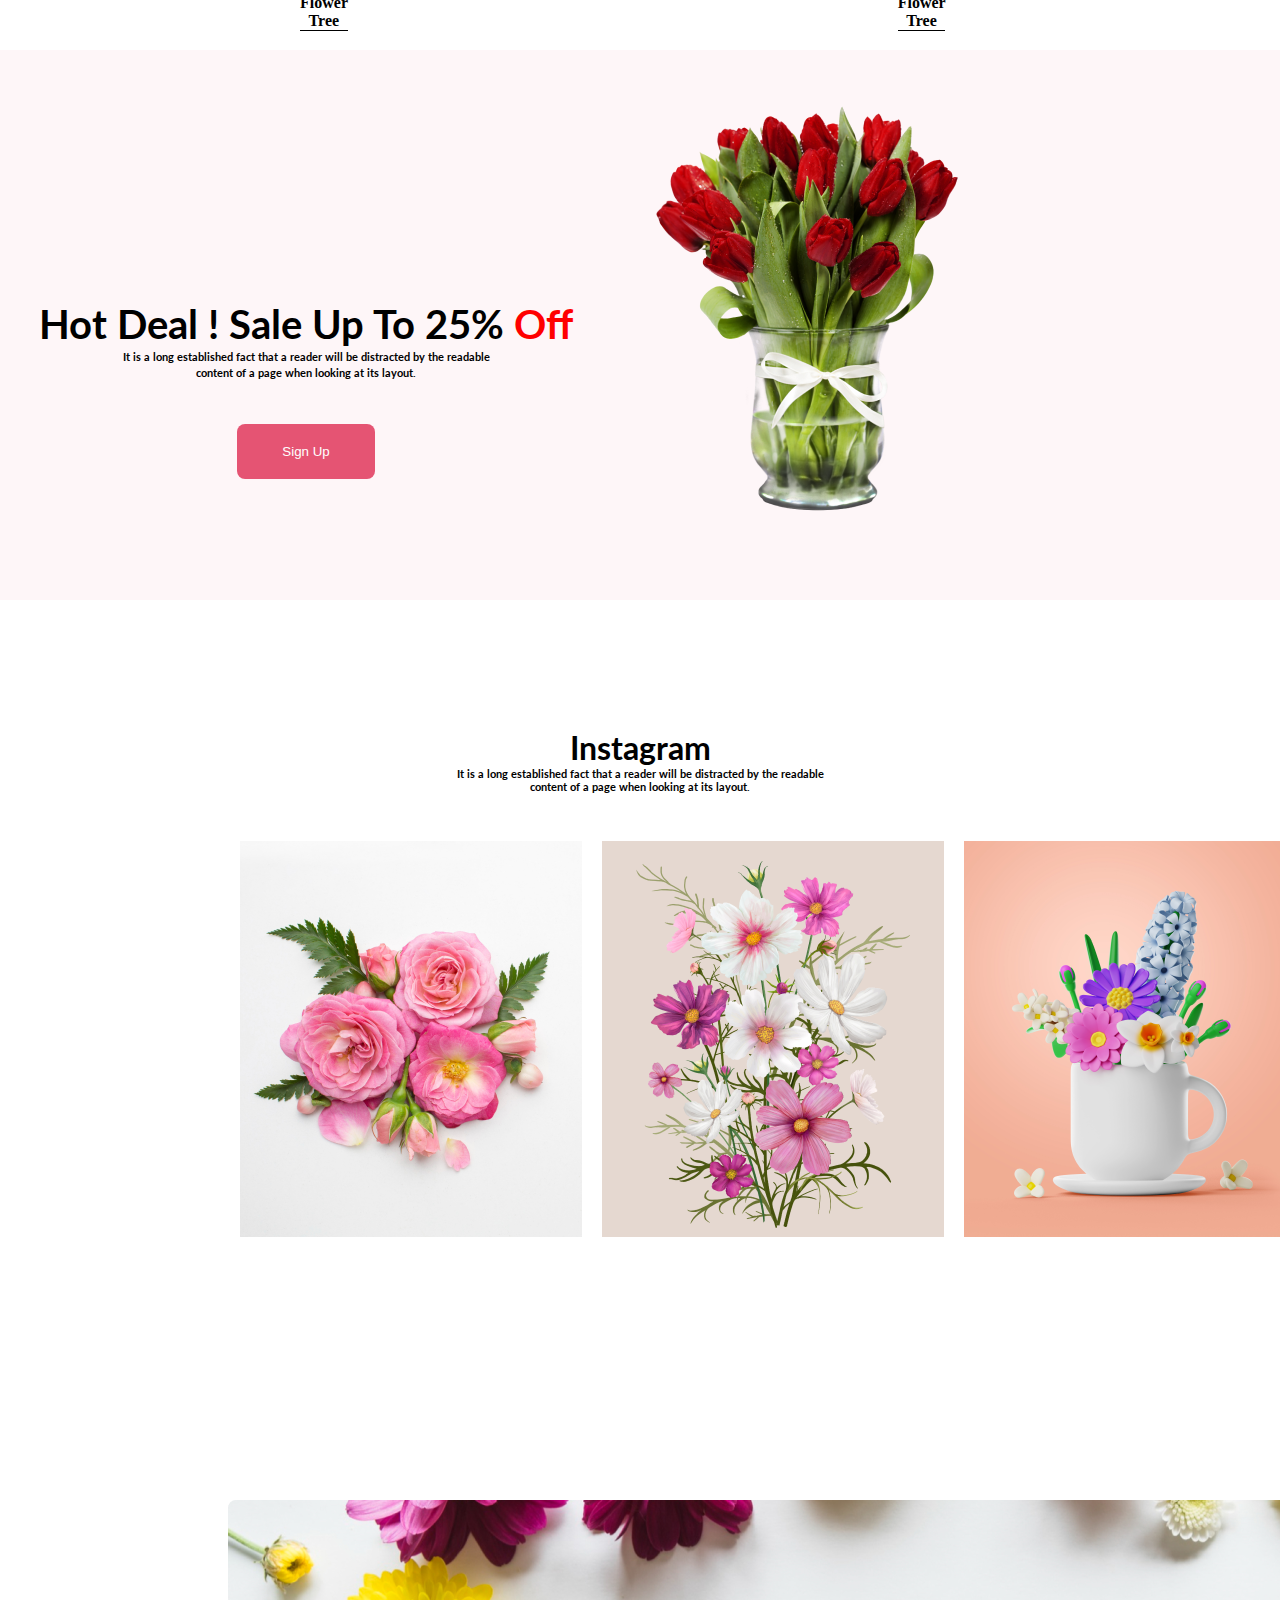
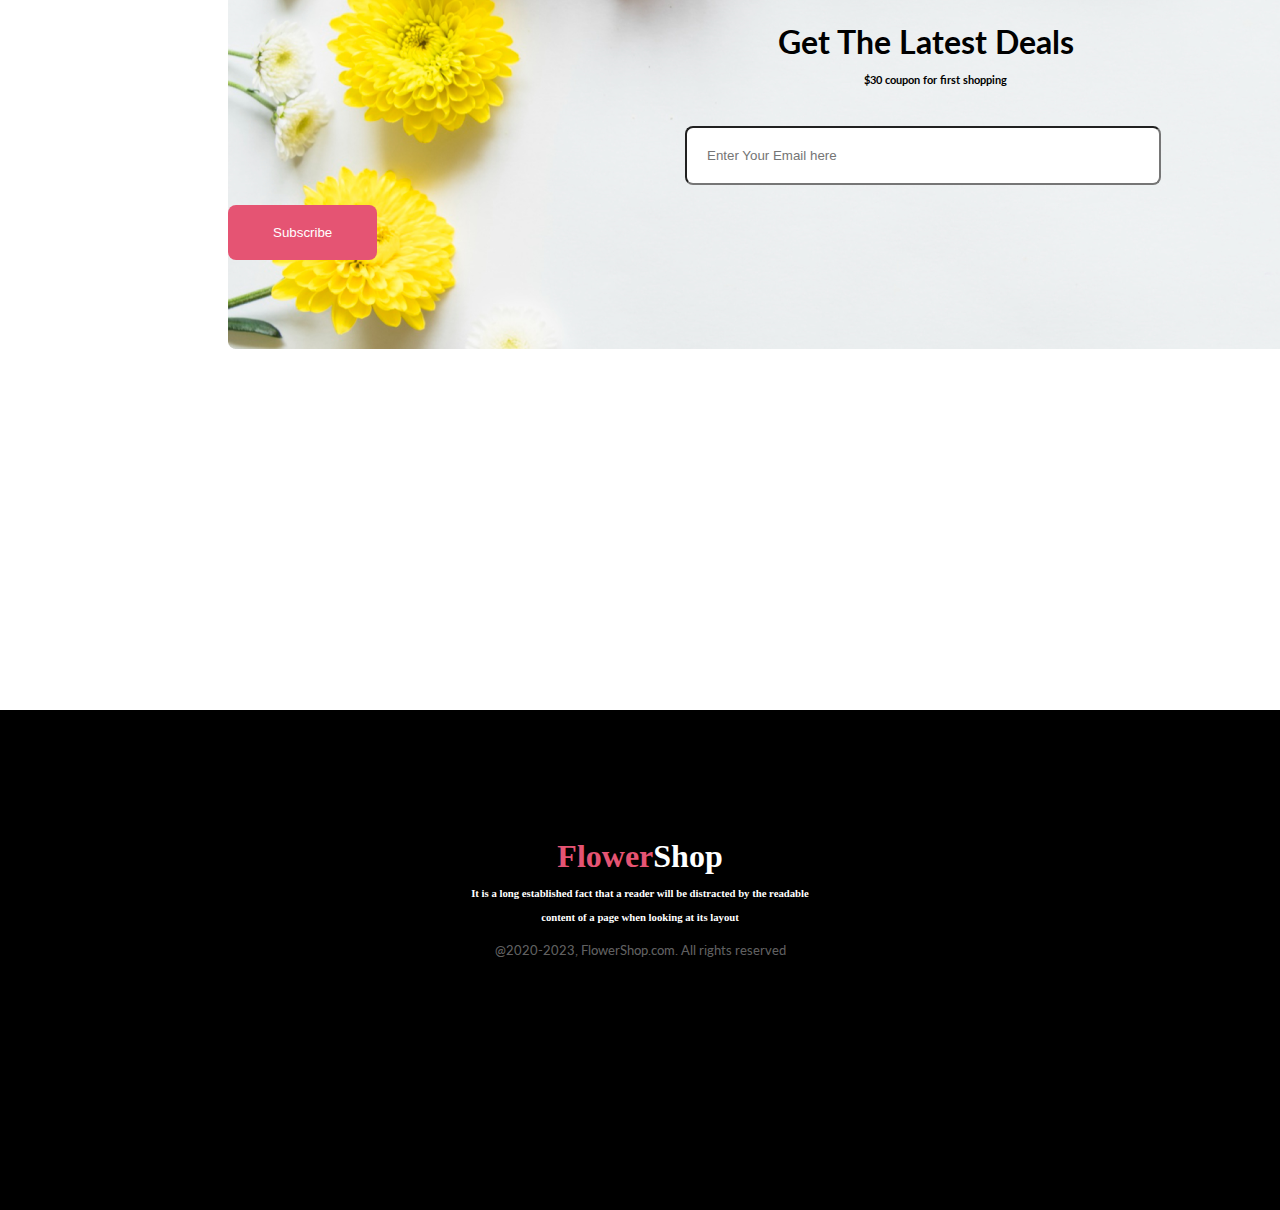
==== commit 3a567bed: "just managed gap between bonus pics" ====
--- a/index.html
+++ b/index.html
@@ -12,6 +12,8 @@
 <link rel="preconnect" href="https://fonts.gstatic.com" crossorigin>
 <link href="https://fonts.googleapis.com/css2?family=Lato:ital,wght@1,100&display=swap" rel="stylesheet">
 </head>
+<!-- new 1ta item nijer ready kora lagbe 
+ -->
 <body>
     <!-- total-head-area starts here -->
 
--- a/style.css
+++ b/style.css
@@ -60,7 +60,7 @@
 }
 .img-part{
     display: flex;
-    gap: 20px;
+    gap:10px;
     align-items: center;
     margin-top: 45px;
 
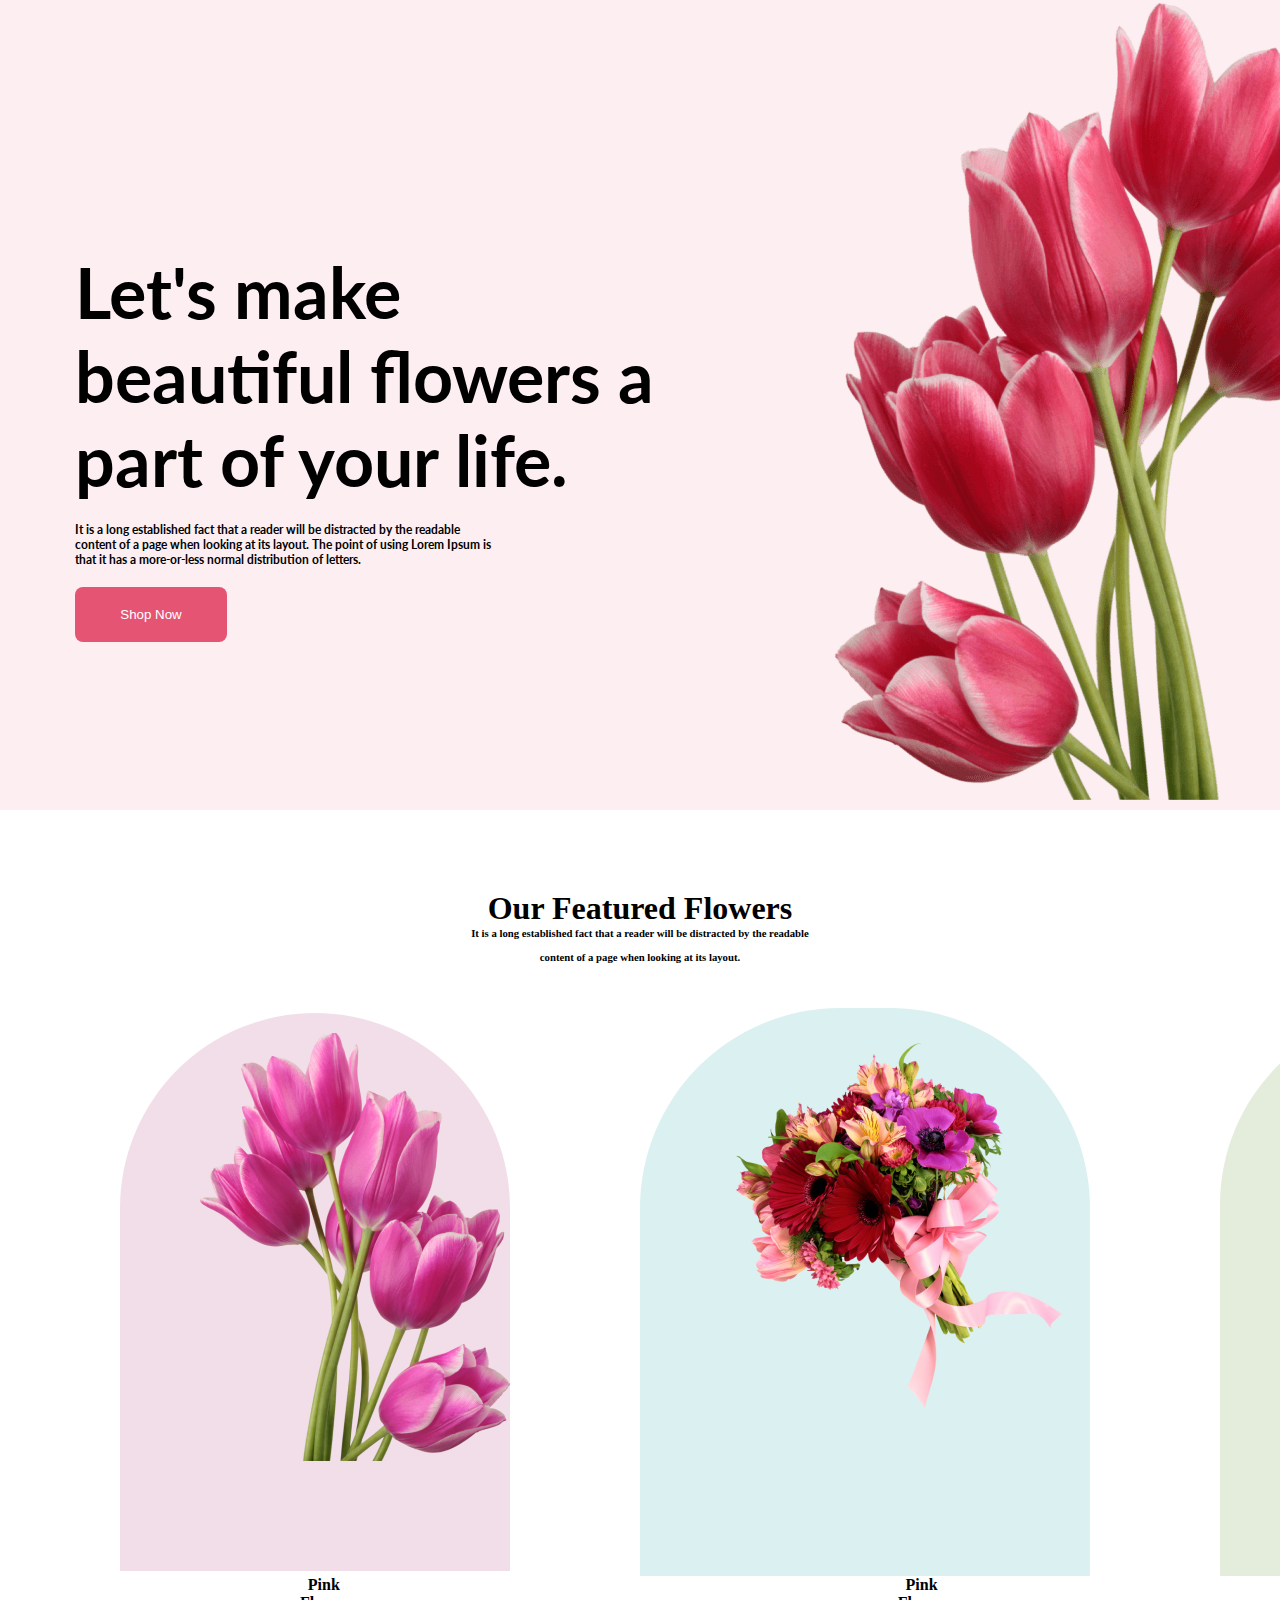
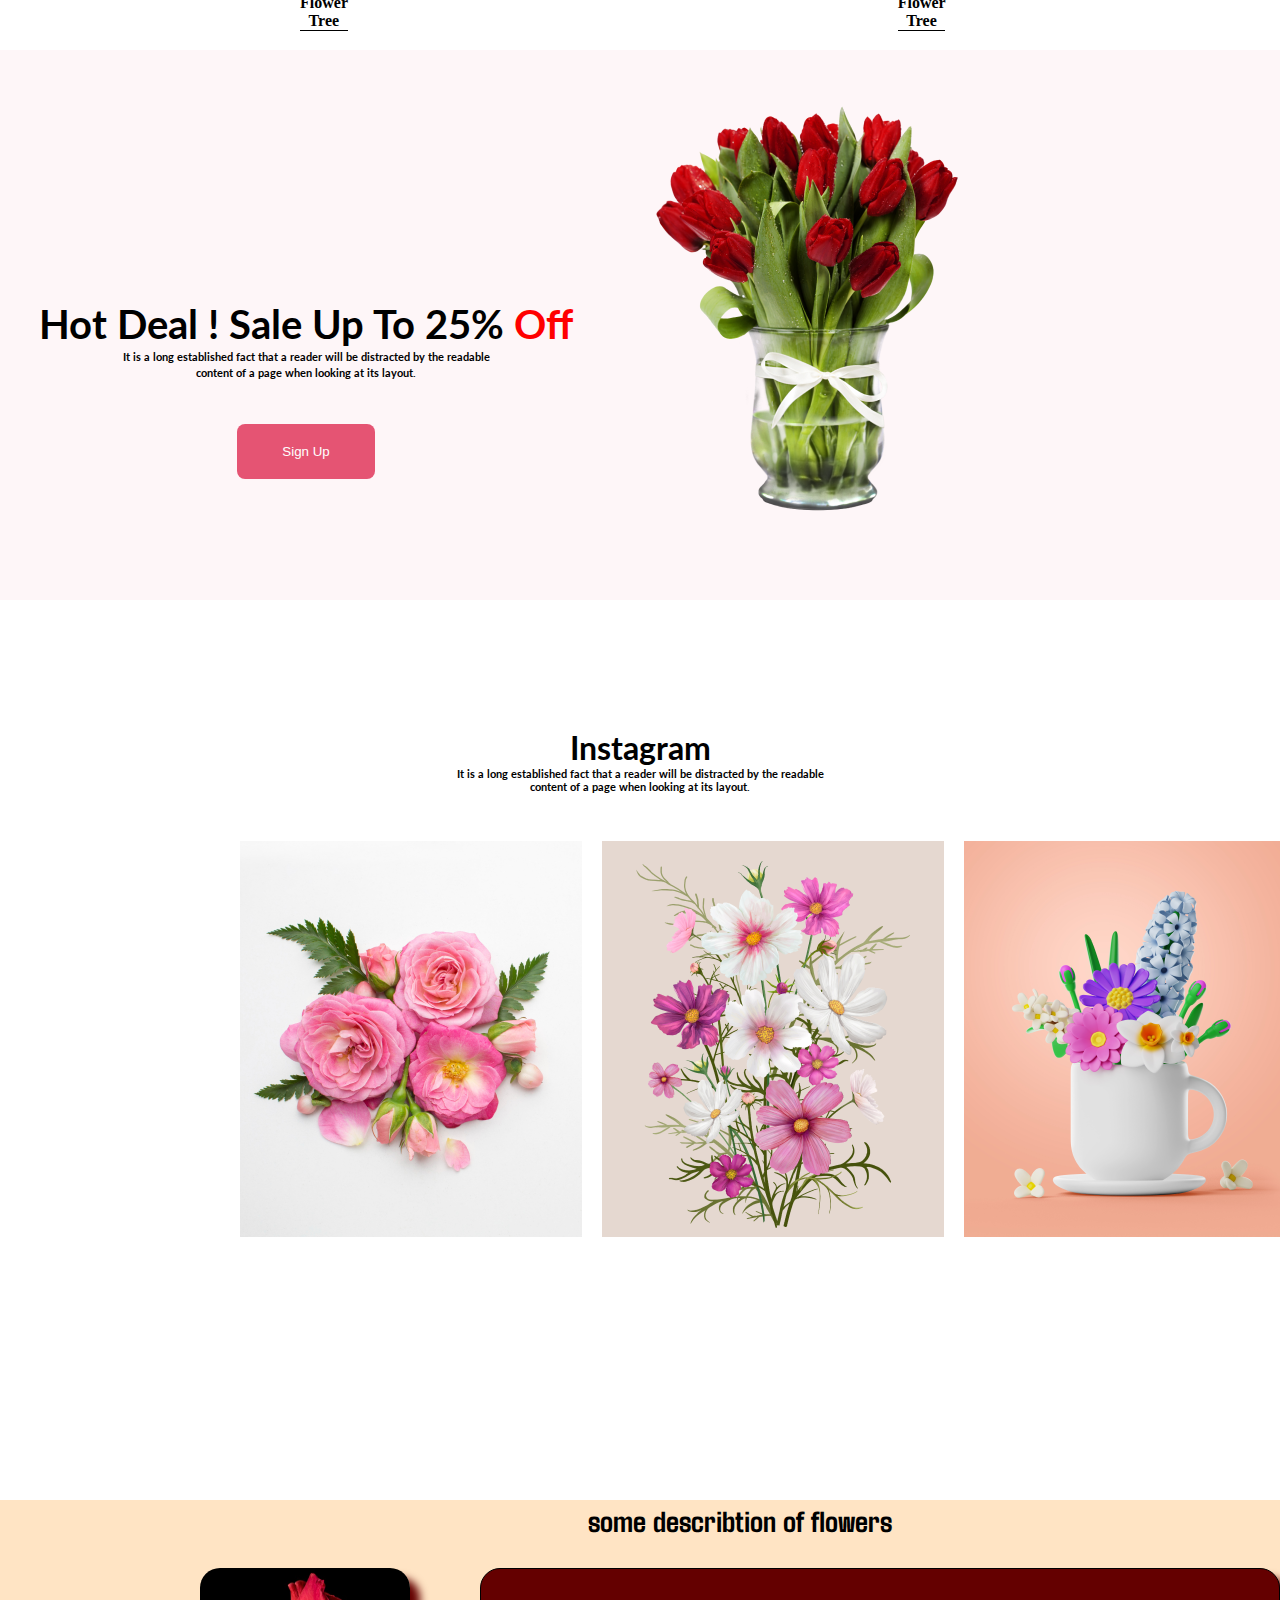
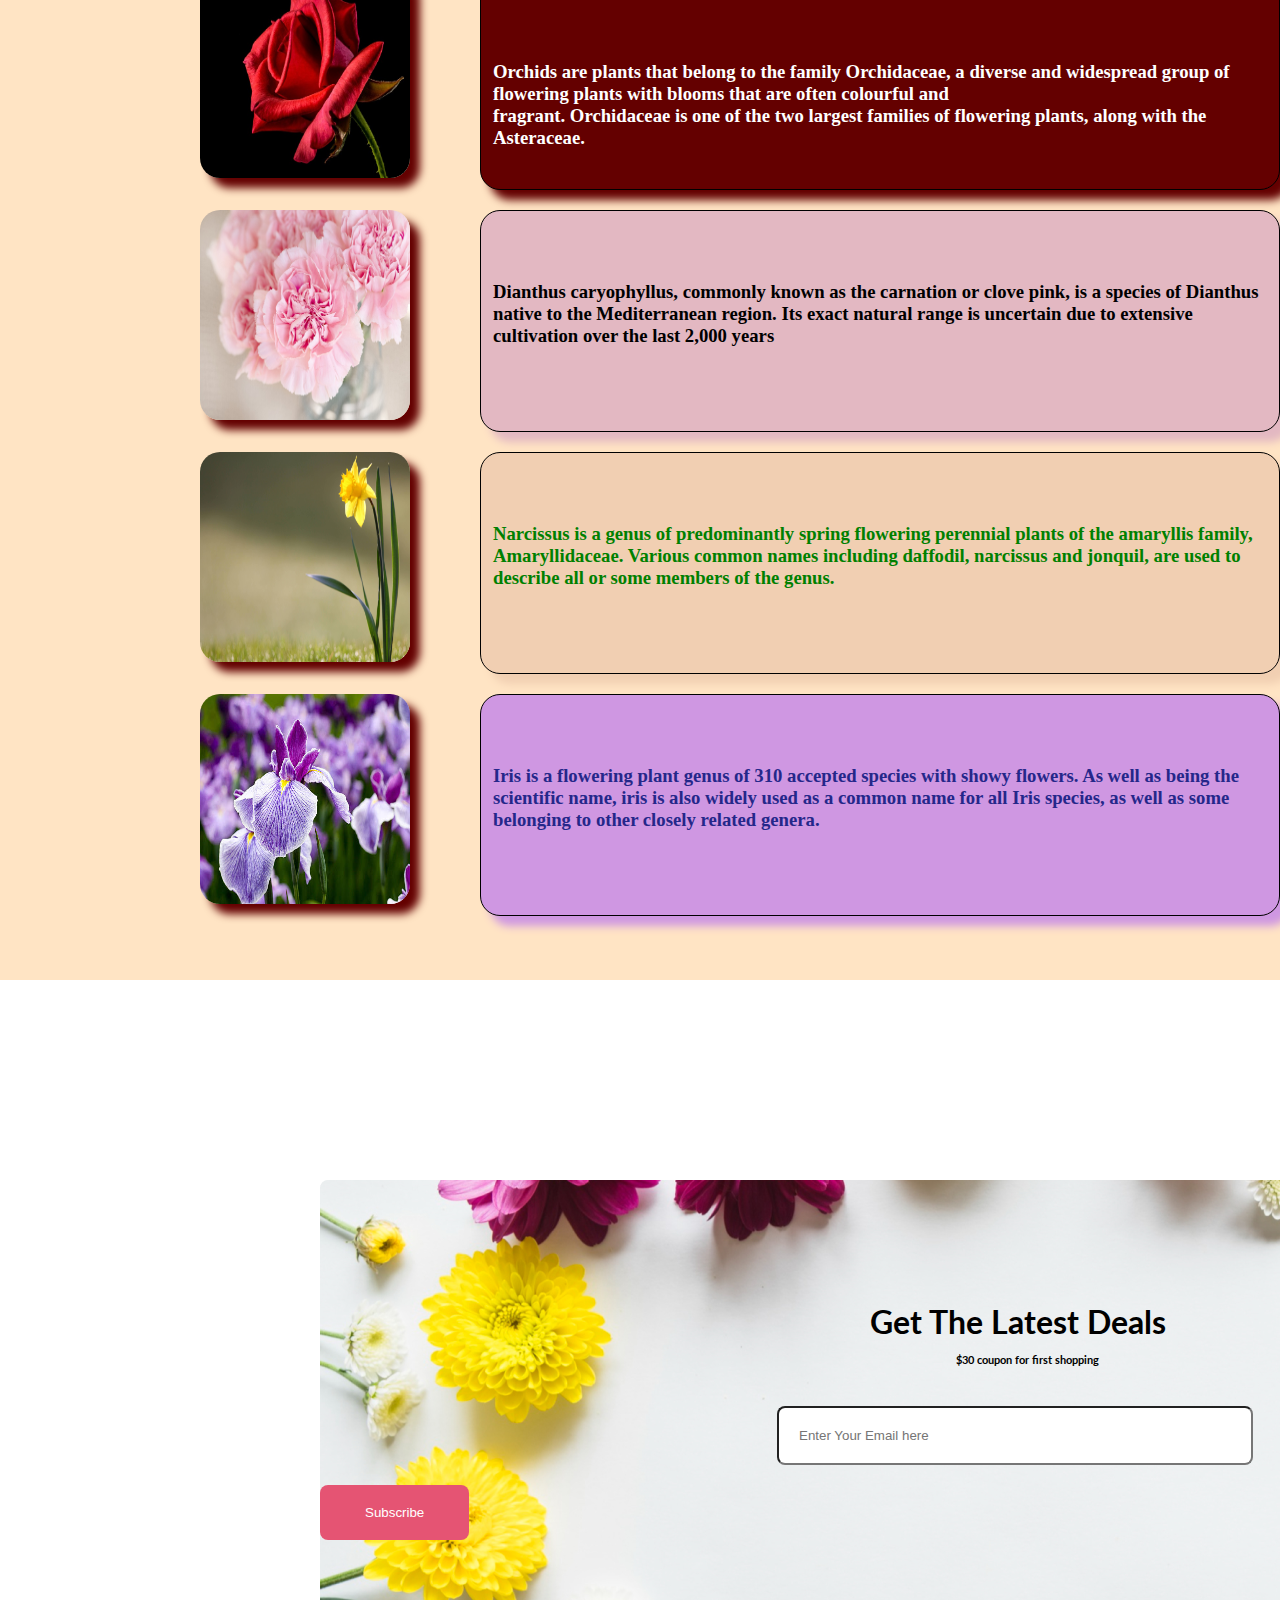
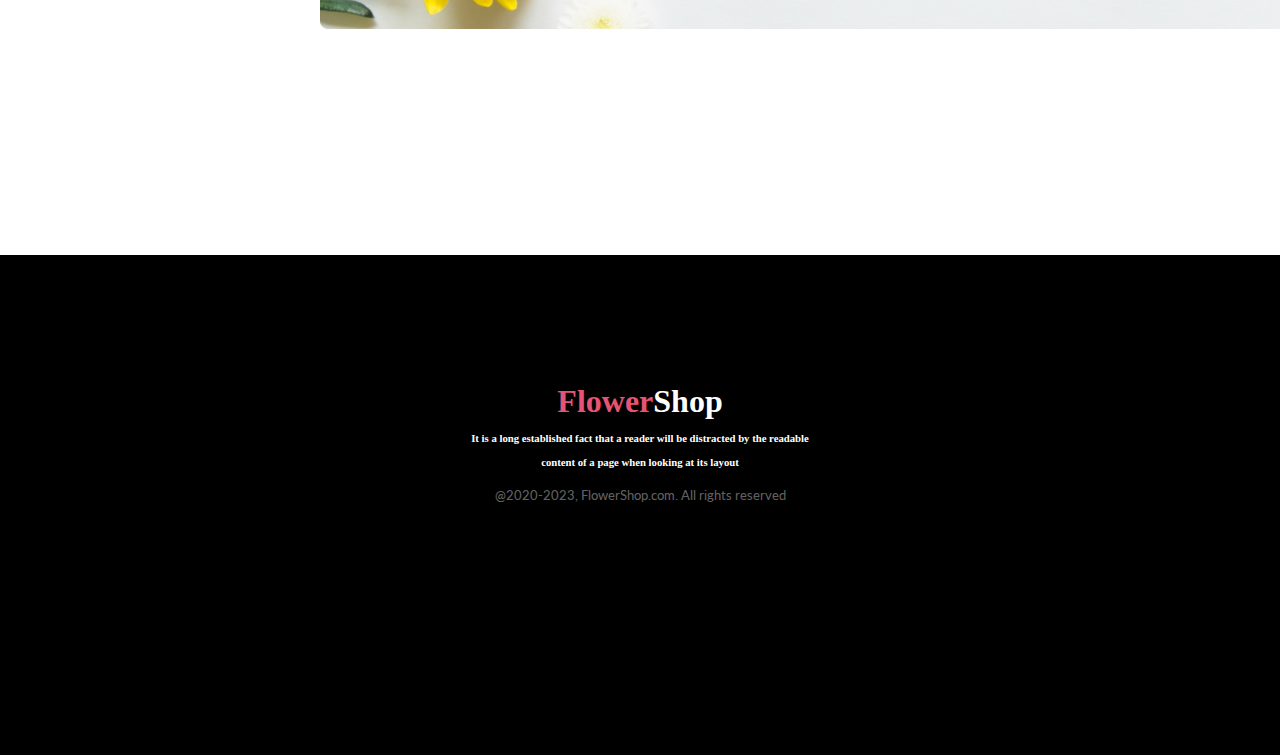
==== commit e992a13b: "added the bouns-2 part and the project is done" ====
--- a/index.html
+++ b/index.html
@@ -11,6 +11,9 @@
 <link rel="preconnect" href="https://fonts.googleapis.com">
 <link rel="preconnect" href="https://fonts.gstatic.com" crossorigin>
 <link href="https://fonts.googleapis.com/css2?family=Lato:ital,wght@1,100&display=swap" rel="stylesheet">
+<link rel="preconnect" href="https://fonts.googleapis.com">
+<link rel="preconnect" href="https://fonts.gstatic.com" crossorigin>
+<link href="https://fonts.googleapis.com/css2?family=Agdasima:wght@700&family=Lato:ital,wght@1,100&display=swap" rel="stylesheet">
 </head>
 <!-- new 1ta item nijer ready kora lagbe 
  -->
@@ -94,6 +97,37 @@
                 <div class="img-4"><img src="./flower-shop-assignment/Flower Asset/flower-4.png" alt=""></div>
             </div>
         </div>
+        <div class="own-div">
+            <h1 class="hard-write">some describtion of flowers</h1>
+            <div class="first-pic">    
+                <!-- <div class="owndiv-first-img"> -->
+                    <img src="./details-about-flowers/rose.jpg" alt="" srcset="">
+                <!-- </div> -->
+                    <h3><br> Orchids are plants that belong to the family Orchidaceae, a diverse and widespread group of flowering plants with blooms that are often colourful and <br> fragrant. Orchidaceae is one of the two largest families of flowering plants, along with the Asteraceae.</h3>
+            </div>
+            <div class="second-pic mrg first-pic">    
+                <!-- <div class="owndiv-first-img"> -->
+                    <img src="./details-about-flowers/carnation.jpg" alt="" srcset="">
+                <!-- </div> -->
+                    <h3 >Dianthus caryophyllus, commonly known as the carnation or clove pink, is a species of Dianthus native to the Mediterranean region. Its exact natural range is uncertain due to extensive cultivation over the last 2,000 years</h3>
+            </div>
+            <div class="third-pic mrg first-pic">    
+                <!-- <div class="owndiv-first-img"> -->
+                    <img src="./details-about-flowers/daffodil.jpg" alt="" srcset="">
+                <!-- </div> -->
+                    <h3>Narcissus is a genus of predominantly spring flowering perennial plants of the amaryllis family, Amaryllidaceae. Various common names including daffodil, narcissus and jonquil, are used to describe all or some members of the genus.</h3>
+            </div>
+            <div class="forth-pic mrg first-pic">    
+                <!-- <div class="owndiv-first-img"> -->
+                    <img src="./details-about-flowers/irises.jpg" alt="" srcset="">
+                <!-- </div> -->
+                    <h3>Iris is a flowering plant genus of 310 accepted species with showy flowers. As well as being the scientific name, iris is also widely used as a common name for all Iris species, as well as some belonging to other closely related genera. </h3>
+            </div>
+        
+                
+                
+        </div>
+      
             <div class="last-sreach-iamge">
                 <div class="last-search-img-text"> 
                 <h1>Get The Latest Deals</h1>
@@ -104,7 +138,8 @@
                 <input type="email" placeholder="Enter Your Email here">
                 <button class="btn">Subscribe</button> 
               </div>
-            </div>      
+            </div>  
+            
     </main>
     <footer>
         <div class="last-part-of-the-prg">
--- a/style.css
+++ b/style.css
@@ -168,9 +168,9 @@
 }
 .last-sreach-iamge{
     background-image: url("./last-background-image.png");
-    height: 90vh;
+    height: 75vh;
     background-repeat: no-repeat;
-    margin-left: 228px;
+    margin-left: 320px;
     box-shadow: 12px 10px;
     border-radius: 0px;
 
@@ -211,4 +211,64 @@
     color:rgba(255, 255, 255, 0.40);
     font-family: 'Lato', sans-serif;
 
+}
+.hard-write{
+    text-align: center;
+    color: black;
+    padding-bottom: 30px;
+    font-family: 'Agdasima', sans-serif;
+}
+.own-div{
+    height: 120vh;
+    width: auto;
+    background-color: bisque;
+    color: black;
+    padding-left: 200px;
+    margin-bottom: 200px;
+ 
+}
+.first-pic{
+    display: flex;
+}
+.first-pic img{
+    max-width: 100%;
+    max-height: 100%;
+    height: 210px;
+    width: 210px;
+    border-radius: 20px;
+    box-shadow: 10px 10px 9px #640000;
+    gap: 40px;
+}
+.first-pic h3{
+    border: 1px solid black;
+    background-color: #640000;
+    color: white;
+    width: 1210px;
+    height: 150px;
+    margin-left: 70px;
+    box-shadow: 10px 10px 9px #640000;
+    border-radius: 20px;
+    padding-top: 70px;
+    padding-left: 12px;
+}
+.mrg{
+    margin-top: 20px;
+}
+.second-pic h3{
+    
+    background-color: #E3B8C2;
+    color: black;
+    box-shadow: 10px 10px 9px #E3B8C2;
+    
+
+}
+.third-pic h3{
+    background-color: #F1CFB2;
+    color: green; 
+    box-shadow: 10px 10px 9px #F1CFB2;
+}
+.forth-pic h3{
+    background-color:#CF97E2 ;
+    color: rgb(37, 39, 138); 
+    box-shadow: 10px 10px 9px #CF97E2 ;
 }